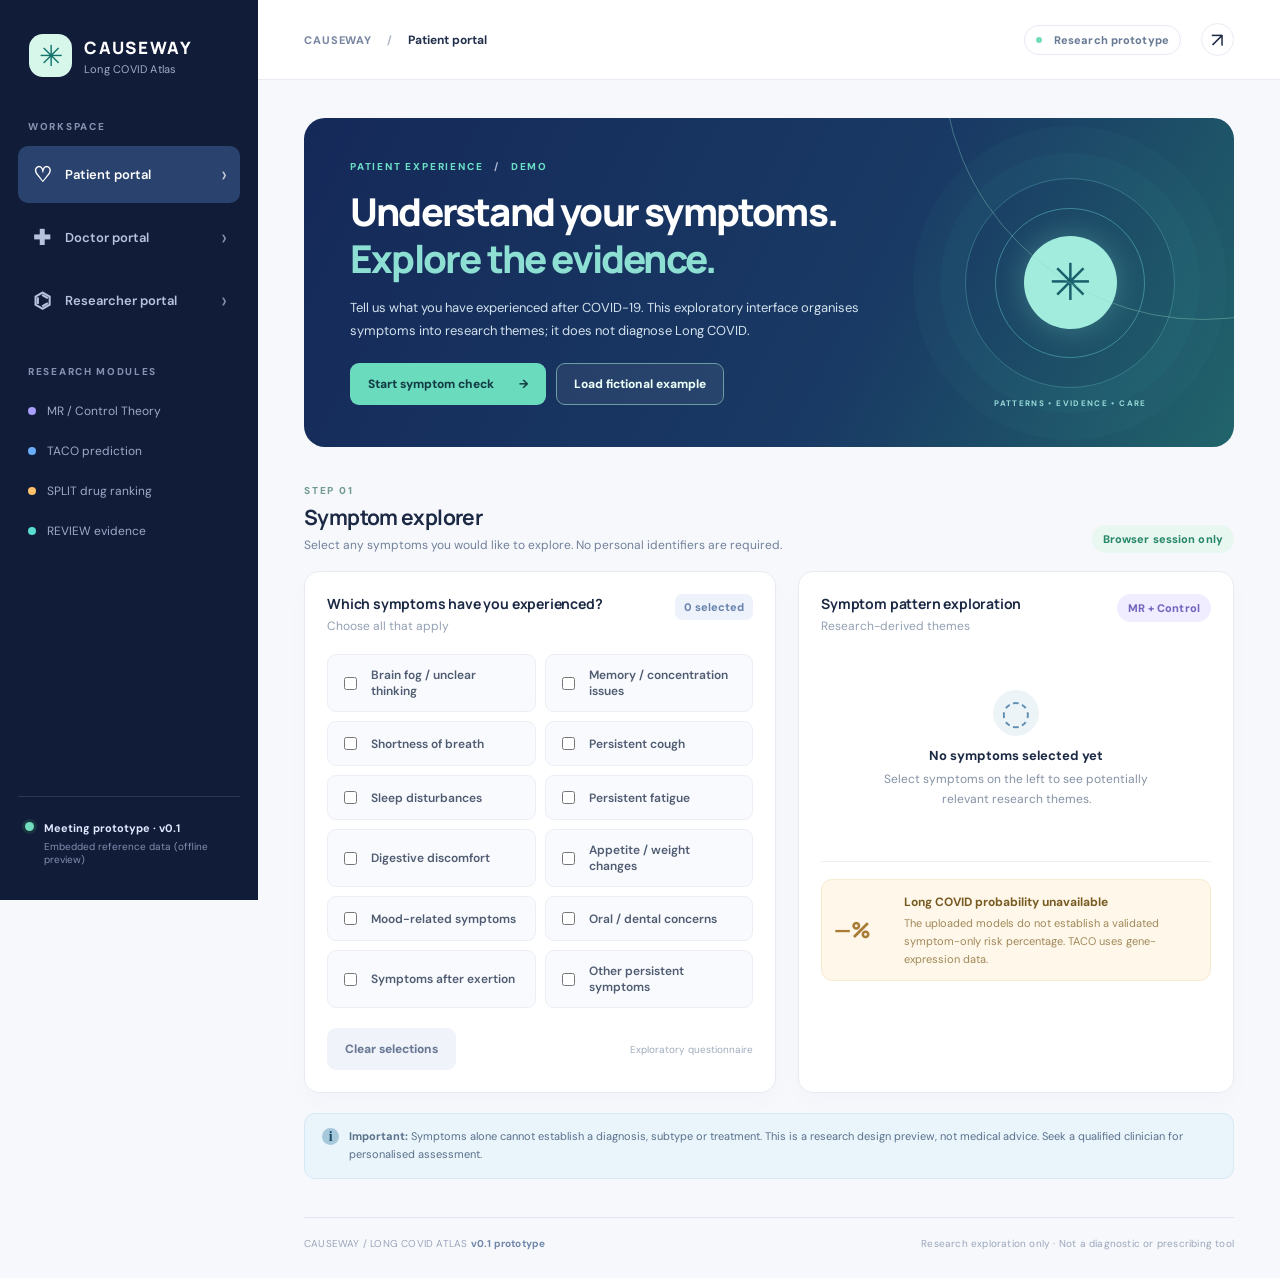
==== CAUSEWAY_demo.html @ 338f38a8 "Add CAUSEWAY Atlas project" ====
<!doctype html>
<html lang="en">
<head>
  <meta charset="utf-8">
  <meta name="viewport" content="width=device-width, initial-scale=1">
  <title>CAUSEWAY — Long COVID Atlas | Prototype</title>
  <meta name="description" content="Non-clinical research interface prototype for Long COVID evidence, clinician review and research exploration.">
  <style>
@import url('https://fonts.googleapis.com/css2?family=DM+Sans:wght@400;500;600;700&family=Manrope:wght@400;500;600;700;800&display=swap');
:root{--navy:#0c1835;--blue:#233568;--brand:#426bda;--teal:#0e8e87;--mint:#c6f0e7;--paper:#f6f8fc;--line:#e7ebf2;--muted:#718099;--text:#1c2944;--soft:#f2f5fb}*{box-sizing:border-box}html{scroll-behavior:smooth}body{margin:0;background:var(--paper);color:var(--text);font-family:'DM Sans',Arial,sans-serif;font-size:14px}button,input,select,textarea{font:inherit}button,a{ -webkit-tap-highlight-color:transparent}button{cursor:pointer}a{color:inherit}.shell{min-height:100vh;display:flex}.sidebar{width:258px;flex-shrink:0;background:#111c39;color:#d8e1f8;min-height:100vh;position:sticky;top:0;height:100vh;padding:34px 18px;display:flex;flex-direction:column}.brand-row{display:flex;align-items:center;gap:12px;padding:0 11px 43px}.brand-row strong{font-family:Manrope,Arial,sans-serif;letter-spacing:.1em;color:white;font-weight:800;font-size:17px}.brand-row small{display:block;color:#a1abc5;font-size:11px;margin-top:3px;letter-spacing:.02em}.brand-symbol{display:grid;place-items:center;border-radius:14px;width:43px;height:43px;background:#d8f7eb;color:#13746e;font-size:29px}.side-label{font-size:10px;color:#8591b0;font-weight:800;letter-spacing:.17em;margin:0 10px 13px}.second-label{margin-top:36px}.nav-stack{display:grid;gap:6px}.nav-link{width:100%;background:transparent;color:#b7c2dc;display:flex;align-items:center;gap:12px;border:0;padding:14px 13px;border-radius:10px;text-align:left;font-size:13px;font-weight:600}.nav-link:hover{background:#243152}.nav-link.active{background:#29426e;color:#fff}.nav-icon{font-size:21px;width:22px;display:inline-flex;align-items:center;justify-content:center}.nav-arrow{margin-left:auto;font-size:22px;font-weight:400;opacity:.72}.module-link{display:flex;align-items:center;gap:11px;margin:0 9px;padding:12px 1px;font-size:12px;color:#9daac7}.module-dot{height:8px;width:8px;border-radius:50%;display:inline-block}.module-dot.purple{background:#a89efc}.module-dot.blue{background:#68acfa}.module-dot.amber{background:#ffc26c}.module-dot.teal{background:#59ded0}.sidebar-bottom{margin-top:auto;border-top:1px solid #2c3855;padding:21px 7px 0;display:flex;gap:10px;align-items:start}.sidebar-bottom b{font-size:11px;font-weight:700;color:#e1e9ff}.sidebar-bottom small{display:block;margin-top:4px;color:#8190af;font-size:10px}.pulse-dot{display:inline-block;background:#72ddbe;width:9px;height:9px;flex-shrink:0;border-radius:50%;box-shadow:0 0 0 3px #22544675;margin-top:4px}.pulse-dot.mini{height:6px;width:6px;box-shadow:none;margin:0 7px 0 0}.main{min-width:0;flex:1}.topbar{height:80px;background:white;border-bottom:1px solid var(--line);display:flex;align-items:center;justify-content:space-between;padding:0 max(31px,3.6vw)}.crumb{font-weight:800;color:#7886a1;font-size:11px;letter-spacing:.08em}.crumb span{margin:0 11px;color:#aeb6c4}.crumb strong{color:#23304c;font-size:12px;font-weight:700;letter-spacing:0}.topbar-actions{display:flex;align-items:center;gap:20px}.tag{border-radius:999px;display:inline-flex;align-items:center;gap:5px;padding:7px 11px;font-size:11px;font-weight:800;letter-spacing:.01em;white-space:nowrap}.tag.outline{border:1px solid #e5eaf4;color:#697a96}.tag.soft{background:#e9f7f1;color:#278769}.tag.lilac{background:#efedff;color:#7464bb}.tag.amber-tag{background:#fff4dd;color:#97701b}.icon-link{text-decoration:none;display:grid;place-items:center;width:33px;height:33px;border:1px solid var(--line);border-radius:50%;font-size:20px}.content{padding:38px max(31px,3.6vw) 28px;max-width:1590px;margin:0 auto}.tab-panel.hidden{display:none}.hero{border-radius:21px;min-height:310px;padding:42px 46px;background:linear-gradient(117deg,#152959 0%,#193a64 61%,#21646b 100%);color:white;display:flex;justify-content:space-between;gap:30px;position:relative;overflow:hidden}.hero:after{content:'';position:absolute;width:520px;height:520px;right:-230px;top:-320px;border:1px solid #8ad4c260;border-radius:50%}.hero>div:first-child{z-index:1;max-width:750px}.eyebrow{font-size:10px;font-weight:800;letter-spacing:.18em;color:#6be0c5}.eyebrow-divider{color:#aeb5d1;margin:0 7px}.eyebrow.muted{color:#729b91}.hero h1,.page-heading h1{font-family:Manrope,Arial,sans-serif;font-weight:800;font-size:clamp(28px,3vw,42px);letter-spacing:-.047em;line-height:1.22;margin:16px 0 12px}.hero h1 em,.page-heading h1 em{font-style:normal;color:#8cdfd2}.hero p{font-size:13px;line-height:1.8;color:#d3e2ed;max-width:630px;margin-bottom:21px}.hero-actions{display:flex;gap:10px;flex-wrap:wrap}.button{display:inline-flex;align-items:center;justify-content:center;gap:25px;padding:12px 17px;border:1px solid transparent;border-radius:9px;text-decoration:none;font-size:12px;font-weight:800;transition:transform .15s ease,background .15s ease;cursor:pointer}.button:hover{transform:translateY(-1px)}.button.primary{background:#6bdbbd;color:#123b44}.button.ghost{color:#ecfff9;border-color:#6d9ca5;background:#ffffff10}.button.subtle{background:#f0f3fa;color:#697894}.button.full{width:100%;margin-top:16px}.button:disabled{opacity:.45;cursor:not-allowed;transform:none}.hero-art{width:235px;min-width:235px;display:flex;flex-direction:column;justify-content:center;align-items:center;position:relative}.orbit{border:1px solid #6dcdc655;display:flex;justify-content:center;align-items:center;border-radius:50%}.orbit.outer{width:210px;height:210px;box-shadow:0 0 0 25px #3dcdb00a,0 0 0 52px #51b9b00a}.orbit.middle{width:150px;height:150px;border-color:#60bcbf88}.orbit.inner{width:93px;height:93px;background:#a1ecdc;border:0;color:#19606d;font-size:51px;box-shadow:0 0 30px #89ead14a}.orbit-caption{position:absolute;bottom:-3px;letter-spacing:.17em;color:#95d7d5;font-size:8px;font-weight:800;white-space:nowrap}.section-head{display:flex;align-items:end;justify-content:space-between;gap:20px;margin:37px 0 18px}.section-head h2{font-family:Manrope,sans-serif;font-size:21px;letter-spacing:-.03em;margin:6px 0}.section-head p{color:var(--muted);margin:5px 0 0;font-size:12px}.patient-grid{display:grid;grid-template-columns:1.04fr .96fr;gap:22px}.panel{background:#fff;border:1px solid var(--line);border-radius:15px;padding:22px;box-shadow:0 9px 25px #17265505;min-width:0}.panel-header{display:flex;align-items:start;justify-content:space-between;gap:10px;margin-bottom:20px}.panel-header h3{font-size:14px;font-family:Manrope,sans-serif;letter-spacing:-.013em;margin:0 0 5px}.panel-header p{color:#92a0b3;font-size:12px;margin:0}.small-counter{font-size:11px;font-weight:800;color:#6983ac;background:#eef3fb;padding:6px 9px;border-radius:7px;white-space:nowrap}.symptom-list{display:grid;grid-template-columns:1fr 1fr;gap:9px}.symptom-option{display:flex;align-items:center;gap:11px;background:#f8fafe;padding:12px;border-radius:9px;border:1px solid #ebeff5;font-size:12px;font-weight:600;color:#4f5b70;cursor:pointer;min-height:44px}.symptom-option:has(input:checked){background:#e9f8f3;border-color:#5cc3ad;color:#146e61}.symptom-option input{accent-color:#168977;cursor:pointer}.form-tail{display:flex;justify-content:space-between;align-items:center;gap:8px;margin-top:20px}.form-tail span{font-size:10px;color:#a0adbd}.theme-results{min-height:190px}.theme-results.empty{text-align:center;display:flex;flex-direction:column;justify-content:center;align-items:center}.theme-results.empty .empty-icon{width:46px;height:46px;display:grid;place-items:center;border-radius:50%;background:#edf4f7;color:#608eb1;font-size:34px}.theme-results.empty h4{margin:11px 0 5px;font-size:13px}.theme-results.empty p{max-width:300px;margin:0;color:#8492a4;line-height:1.7;font-size:12px}.theme-item{display:flex;gap:10px;align-items:center;padding:10px 0;border-bottom:1px solid #f2f4f9}.theme-item:last-child{border:0}.theme-number{width:26px;height:26px;display:grid;place-items:center;border-radius:8px;background:#e5f1f5;color:#3b8496;font-size:11px;font-weight:800;flex-shrink:0}.theme-item b{font-size:12px}.theme-item small{font-size:11px;color:#8b97a7;display:block;margin-top:4px}.divider{height:1px;background:#edf0f5;margin:17px 0}.percentage-box{display:flex;align-items:center;gap:14px;padding:12px;border-radius:11px;background:#fff8ea;border:1px solid #f4ebd2}.percentage-symbol{font-family:Manrope,sans-serif;font-size:22px;font-weight:800;color:#a87c36;min-width:56px}.percentage-box strong{font-size:12px;color:#775b23}.percentage-box p{font-size:11px;line-height:1.6;margin:5px 0 0;color:#9f8758}.info-strip{margin-top:20px;background:#eaf4fb;border:1px solid #d6e8f3;border-radius:11px;padding:14px 17px;display:flex;align-items:start;gap:10px}.info-strip p{line-height:1.6;color:#59718b;font-size:11px;margin:0}.info-symbol{width:17px;height:17px;border-radius:50%;background:#a5c8db;display:grid;place-items:center;flex-shrink:0;color:#1b4a6a;font-weight:800;font-family:serif}.footer{border-top:1px solid #e1e6f0;margin-top:38px;padding-top:19px;display:flex;justify-content:space-between;gap:15px;color:#9ba6ba;font-size:10px;letter-spacing:.02em}.footer b{color:#7086a9}.page-heading{display:flex;justify-content:space-between;align-items:center;gap:20px;margin-bottom:27px}.page-heading h1{color:#172746;font-size:clamp(28px,3vw,39px)}.page-heading h1 em{color:#328f86}.page-heading p{max-width:640px;line-height:1.8;color:#7f8da1;font-size:13px}.page-mark{width:90px;height:90px;border-radius:23px;background:#e6f7f2;display:grid;place-items:center;font-size:47px;color:#339b86}.stat-row{display:grid;grid-template-columns:repeat(3,1fr);gap:15px;margin-bottom:24px}.stat-row.four{grid-template-columns:repeat(4,1fr)}.stat-card{background:white;border:1px solid var(--line);border-radius:14px;padding:18px 20px;min-width:0}.stat-card>span{font-size:11px;color:#8794aa;font-weight:700}.stat-card strong{display:block;margin:9px 0 2px;font-family:Manrope,sans-serif;font-size:25px;font-weight:800;color:#193057}.stat-card strong.muted-number{color:#9ba6b6}.stat-card small{font-size:10px;color:#9eabc0}.doctor-grid{display:grid;grid-template-columns:1fr 1fr;gap:22px}.data-label{font-size:10px;font-weight:800;color:#92a0b1;letter-spacing:.1em;margin-bottom:11px}.chip-row{display:flex;flex-wrap:wrap;gap:7px;min-height:37px;align-items:center}.chip{padding:7px 10px;border-radius:100px;background:#edf5f7;color:#477d8b;font-size:11px;font-weight:700}.placeholder-label{font-size:12px;color:#adb6c4}.subtle-card{background:#f7f9fc;border:1px solid #edf1f6;border-radius:8px;padding:13px;font-size:12px;color:#8391a7;line-height:1.6}.subtle-card b{color:#465670}.evidence-row{display:flex;align-items:center;gap:10px;padding:12px 0;border-bottom:1px solid var(--line)}.evidence-row:last-child{border-bottom:0}.file-badge{display:grid;place-items:center;background:#e9ebfd;color:#635bb9;border-radius:7px;font-size:10px;font-weight:800;width:32px;height:32px}.evidence-row div{flex:1}.evidence-row b{display:block;font-size:11px}.evidence-row small{display:block;color:#9ba5b6;font-size:10px;margin-top:5px}.evidence-row a{text-decoration:none;font-size:19px;color:#689abb}.review-banner{display:flex;align-items:start;gap:13px;background:#fff5e5;border:1px solid #f8e5c5;border-radius:11px;padding:13px;margin-bottom:24px}.review-banner>span{background:#f5deb6;color:#a27c3f;font-weight:900;border-radius:50%;width:21px;height:21px;display:grid;place-items:center}.review-banner b{font-size:11px;color:#815d27}.review-banner p{margin:5px 0 0;font-size:11px;line-height:1.6;color:#9e854f}.decision-grid{display:grid;grid-template-columns:repeat(3,1fr);gap:8px;margin-bottom:20px}.decision-option{background:#f8fafd;border:1px solid #e9eff6;border-radius:11px;padding:14px 5px;text-align:center;min-height:106px;color:#576a85}.decision-option:hover{background:#f1f7f9}.decision-option.chosen{border-color:#50b6a4;background:#eefbf5;box-shadow:0 0 0 2px #58bca020}.decision-option span{font-size:19px;display:block;margin-bottom:9px}.decision-option b{font-size:11px;display:block}.decision-option small{display:block;font-size:9px;color:#93a0b4;line-height:1.5;margin-top:3px}.input-label{display:block;font-size:11px;color:#596a84;font-weight:700;margin-bottom:8px}textarea{resize:vertical;width:100%;min-height:116px;border:1px solid #e4eaf3;border-radius:9px;padding:12px;line-height:1.6;color:#4d5b70;outline:none}textarea:focus,input:focus,select:focus{border-color:#87bfb7;outline:2px solid #77c2b725}.feedback{min-height:22px;margin-top:10px;font-size:11px;color:#1c8c69;line-height:1.6}.researcher-head{margin-top:31px}.filters{display:flex;gap:9px;flex-wrap:wrap}.search-wrap{display:flex;align-items:center;background:#fff;border:1px solid #e3e9f2;border-radius:8px;gap:7px;padding:0 9px}.search-wrap span{font-size:22px;color:#8a9bae}.search-wrap input{border:0;outline:0;padding:9px 5px;width:165px;font-size:12px}select{border:1px solid #e3e9f2;border-radius:8px;color:#465776;background:white;font-size:11px;padding:9px 12px}.table-panel{padding:0;overflow:hidden}.table-scroll{overflow:auto}table{border-collapse:collapse;width:100%;min-width:710px}th{font-size:9px;text-align:left;color:#8d9bb0;background:#f8fafd;letter-spacing:.095em;font-weight:800;padding:14px 16px;border-bottom:1px solid #e8eef5;white-space:nowrap}td{padding:15px 16px;border-bottom:1px solid #eef1f6;font-size:11px;color:#52627c;line-height:1.5}tbody tr:last-child td{border-bottom:0}tbody tr:hover{background:#fbfcff}.gene-name{font-family:Manrope,sans-serif;font-weight:800;color:#294e79;font-size:12px}.source-url{color:#318c87;font-weight:800;text-decoration:none}.source-url:hover{text-decoration:underline}.module-name{font-weight:800;color:#2a3f67;white-space:nowrap}.method-yes{display:inline-block;width:20px;height:20px;border-radius:50%;display:grid;place-items:center;background:#def5e9;color:#238a69;font-weight:800;font-size:12px;margin:auto}.method-no{display:inline-block;text-align:center;color:#c4cedb;width:20px;margin:auto}.center{text-align:center}.table-footer{display:flex;justify-content:space-between;gap:20px;padding:13px 18px;background:#fafbfd;font-size:10px;color:#93a2b7;border-top:1px solid #eef1f6}.table-footer #gene-count-label{font-weight:800;color:#4f6e94}.agent-grid{display:grid;grid-template-columns:1fr 1fr;gap:20px}.sample-questions{display:grid;gap:9px}.question{display:flex;text-align:left;align-items:center;justify-content:space-between;gap:14px;background:#f9fbfe;border:1px solid #edf0f6;padding:12px;border-radius:8px;color:#5a6c87;font-size:11px;font-weight:700}.question span{font-size:16px}.question.active{background:#ecf8f3;color:#28786a;border-color:#b5e5d7}.agent-flow{background:#17294c;color:white}.agent-flow .panel-header h3{color:white}.agent-flow .panel-header p{color:#a2b1c9}.flow-step{display:flex;gap:10px;align-items:start;margin-bottom:7px}.flow-step-number{width:25px;height:25px;background:#37517a;border-radius:8px;display:grid;place-items:center;font-size:11px;color:#a4f0db;font-weight:800;flex-shrink:0}.flow-step b{font-size:12px;color:#f6fcff}.flow-step small{display:block;color:#acbdd8;margin-top:4px;font-size:11px;line-height:1.6}.flow-arrow{margin-left:9px;color:#8cbdc7;font-size:15px;line-height:24px}.agent-warning{border-top:1px solid #455571;color:#aec0d6;padding-top:16px;margin-top:13px;line-height:1.7;font-size:10px}.toast{position:fixed;bottom:22px;right:24px;padding:12px 19px;background:#133a50;color:white;border-radius:9px;font-size:12px;box-shadow:0 14px 25px #203a5540;z-index:100}@media(max-width:1150px){.sidebar{width:220px}.hero-art{width:160px;min-width:160px}.orbit.outer{width:150px;height:150px}.orbit.middle{width:112px;height:112px}.orbit.inner{width:70px;height:70px}.stat-row.four{grid-template-columns:repeat(2,1fr)}}@media(max-width:920px){.sidebar{width:80px;align-items:center;padding-left:10px;padding-right:10px}.brand-row strong,.brand-row small,.side-label,.nav-link span:not(.nav-icon),.module-link,.sidebar-bottom div{display:none}.brand-row{padding:0 0 36px}.sidebar-bottom{padding:20px 0}.nav-link{justify-content:center}.nav-stack{width:100%}.patient-grid,.doctor-grid,.agent-grid{grid-template-columns:1fr}}@media(max-width:600px){.shell{display:block}.sidebar{height:auto;min-height:auto;position:relative;width:100%;flex-direction:row;padding:10px 15px;justify-content:space-between;align-items:center}.brand-row{padding:0}.brand-symbol{height:35px;width:35px}.nav-stack{display:flex;width:auto}.nav-link{padding:9px 11px}.sidebar-bottom{display:none}.topbar{height:53px;padding:0 17px}.content{padding:18px 15px}.hero{padding:30px 21px;min-height:auto}.hero-art{display:none}.stat-row,.stat-row.four{grid-template-columns:repeat(2,1fr)}.symptom-list{grid-template-columns:1fr}.page-mark{display:none}.footer{flex-direction:column}.section-head{align-items:start;flex-direction:column}.decision-grid{grid-template-columns:1fr 1fr 1fr}.filters{width:100%}.search-wrap{flex:1}.search-wrap input{width:90%}}

</style>
  <style>/* File-open fallback: CSS is injected by generated standalone edition. */</style>
</head>
<body>
<div class="shell">
  <aside class="sidebar" aria-label="Navigation">
    <div class="brand-row"><span class="brand-symbol">✳</span><div><strong>CAUSEWAY</strong><small>Long COVID Atlas</small></div></div>
    <div class="side-label">WORKSPACE</div>
    <nav class="nav-stack" aria-label="Audience views">
      <button class="nav-link active" data-tab="patient" aria-pressed="true"><span class="nav-icon">♡</span><span>Patient portal</span><span class="nav-arrow">›</span></button>
      <button class="nav-link" data-tab="doctor" aria-pressed="false"><span class="nav-icon">✚</span><span>Doctor portal</span><span class="nav-arrow">›</span></button>
      <button class="nav-link" data-tab="researcher" aria-pressed="false"><span class="nav-icon">⌬</span><span>Researcher portal</span><span class="nav-arrow">›</span></button>
    </nav>
    <div class="side-label second-label">RESEARCH MODULES</div>
    <div class="module-link"><span class="module-dot purple"></span> MR / Control Theory</div>
    <div class="module-link"><span class="module-dot blue"></span> TACO prediction</div>
    <div class="module-link"><span class="module-dot amber"></span> SPLIT drug ranking</div>
    <div class="module-link"><span class="module-dot teal"></span> REVIEW evidence</div>
    <div class="sidebar-bottom"><span class="pulse-dot"></span><div><b>Meeting prototype · v0.1</b><small id="data-status">Demo evidence catalogue</small></div></div>
  </aside>
  <main class="main">
    <header class="topbar"><div class="crumb">CAUSEWAY <span>/</span> <strong id="crumb-label">Patient portal</strong></div><div class="topbar-actions"><span class="tag outline"><span class="pulse-dot mini"></span> Research prototype</span><a class="icon-link" href="https://github.com/SindyPin/Causal-Multiomics-Method" target="_blank" rel="noopener noreferrer" title="Causal-Multiomics GitHub">↗</a></div></header>
    <div class="content">
      <section id="tab-patient" class="tab-panel" aria-label="Patient portal">
        <div class="hero hero-patient"><div><div class="eyebrow">PATIENT EXPERIENCE <span class="eyebrow-divider">/</span> DEMO</div><h1>Understand your symptoms.<br><em>Explore the evidence.</em></h1><p>Tell us what you have experienced after COVID-19. This exploratory interface organises symptoms into research themes; it does not diagnose Long COVID.</p><div class="hero-actions"><a href="#symptom-intake" class="button primary">Start symptom check <span>→</span></a><button id="load-example" class="button ghost">Load fictional example</button></div></div><div class="hero-art" aria-hidden="true"><div class="orbit outer"><div class="orbit middle"><div class="orbit inner">✳</div></div></div><div class="orbit-caption">PATTERNS • EVIDENCE • CARE</div></div></div>
        <div class="section-head"><div><div class="eyebrow muted">STEP 01</div><h2>Symptom explorer</h2><p>Select any symptoms you would like to explore. No personal identifiers are required.</p></div><span class="tag soft">Browser session only</span></div>
        <div class="patient-grid" id="symptom-intake"><section class="panel symptom-panel"><div class="panel-header"><div><h3>Which symptoms have you experienced?</h3><p>Choose all that apply</p></div><span class="small-counter" id="selected-count">0 selected</span></div><div class="symptom-list" id="symptom-options"></div><div class="form-tail"><button class="button subtle" id="clear-symptoms">Clear selections</button><span>Exploratory questionnaire</span></div></section>
        <section class="panel insight-panel"><div class="panel-header"><div><h3>Symptom pattern exploration</h3><p>Research-derived themes</p></div><span class="tag lilac">MR + Control</span></div><div id="theme-results" class="theme-results empty"><div class="empty-icon">◌</div><h4>No symptoms selected yet</h4><p>Select symptoms on the left to see potentially relevant research themes.</p></div><div class="divider"></div><div class="percentage-box"><div class="percentage-symbol">—%</div><div><strong>Long COVID probability unavailable</strong><p>The uploaded models do not establish a validated symptom-only risk percentage. TACO uses gene-expression data.</p></div></div></section></div>
        <div class="info-strip"><span class="info-symbol">i</span><p><b>Important:</b> Symptoms alone cannot establish a diagnosis, subtype or treatment. This is a research design preview, not medical advice. Seek a qualified clinician for personalised assessment.</p></div>
      </section>
      <section id="tab-doctor" class="tab-panel hidden" aria-label="Doctor portal">
        <div class="page-heading"><div><div class="eyebrow">CLINICIAN WORKSPACE <span class="eyebrow-divider">/</span> DEMO</div><h1>Review the evidence.<br><em>Keep clinical judgement central.</em></h1><p>Examine the symptom intake from this demo session and document a review decision. AI assessments are not connected or approved for clinical use.</p></div><span class="page-mark">✚</span></div>
        <div class="stat-row"><div class="stat-card"><span>Review queue</span><strong>01</strong><small>Fictional demo case</small></div><div class="stat-card"><span>Patient intake</span><strong id="doctor-intake-count">0</strong><small>Symptoms selected</small></div><div class="stat-card"><span>AI assessment</span><strong class="muted-number">N/A</strong><small>Validated model not connected</small></div></div>
        <div class="doctor-grid"><section class="panel"><div class="panel-header"><div><h3>Session case summary</h3><p>DEMO-001 · no real patient data</p></div><span class="tag soft">Fictional case</span></div><div class="data-label">REPORTED SYMPTOMS</div><div id="doctor-symptoms" class="chip-row"><span class="placeholder-label">No symptoms have been selected in the Patient tab.</span></div><div class="data-label" style="margin-top:26px">EXPLORATORY THEMES</div><div id="doctor-themes" class="subtle-card">Select symptoms to generate a non-diagnostic summary.</div><div class="data-label" style="margin-top:26px">PROPOSED EVIDENCE</div><div class="evidence-row"><span class="file-badge">MR</span><div><b>Multi-omics causal gene discovery</b><small>Published research · associations and putative causal evidence</small></div><a href="https://github.com/SindyPin/Causal-Multiomics-Method" target="_blank" rel="noopener noreferrer">↗</a></div><div class="evidence-row"><span class="file-badge">TC</span><div><b>TACO risk model</b><small>Gene-expression inputs required; not run in this prototype</small></div><a href="https://github.com/SindyPin/TACO" target="_blank" rel="noopener noreferrer">↗</a></div></section>
        <section class="panel"><div class="panel-header"><div><h3>Clinical review decision</h3><p>Review / human oversight design</p></div><span class="tag amber-tag">Prototype only</span></div><div class="review-banner"><span>!</span><div><b>No diagnostic AI output is available.</b><p>Buttons below represent a possible future clinician review workflow, not agreement with a medical diagnosis.</p></div></div><div class="data-label">REVIEW WORKFLOW</div><div class="decision-grid"><button class="decision-option" data-decision="agree"><span>✓</span><b>Agree</b><small>With evidence interpretation</small></button><button class="decision-option" data-decision="uncertain"><span>?</span><b>Needs review</b><small>Evidence is insufficient</small></button><button class="decision-option" data-decision="disagree"><span>×</span><b>Disagree</b><small>Document concern</small></button></div><label class="input-label" for="review-note">Reviewer notes (not saved; no personal information)</label><textarea id="review-note" maxlength="1000" placeholder="For example: Additional clinical history and confirmatory assessment would be needed."></textarea><button id="submit-review" class="button primary full" disabled>Record demo decision →</button><div id="review-message" class="feedback" role="status"></div></section></div>
      </section>
      <section id="tab-researcher" class="tab-panel hidden" aria-label="Researcher portal">
        <div class="page-heading"><div><div class="eyebrow">RESEARCH WORKSPACE <span class="eyebrow-divider">/</span> ATLAS V1</div><h1>Explore methods.<br><em>Trace every claim.</em></h1><p>Query harmonised evidence across published methods. This prototype illustrates the catalogue and provenance layer; it does not execute scientific models.</p></div><span class="page-mark">⌬</span></div>
        <div class="stat-row four"><div class="stat-card"><span>Evidence modules</span><strong>04</strong><small>REVIEW · MR/CT · TACO · SPLIT</small></div><div class="stat-card"><span>Genes in table</span><strong>11</strong><small>Cross-method subset from SPLIT</small></div><div class="stat-card"><span>Review coverage</span><strong>101</strong><small>Omics studies reviewed</small></div><div class="stat-card"><span>AI agent</span><strong class="muted-number">V2</strong><small>Planned, not active</small></div></div>
        <div class="section-head researcher-head"><div><div class="eyebrow muted">EVIDENCE FOUNDATION</div><h2>Source and module catalogue</h2><p>Each result must retain its method, source and dataset context.</p></div></div>
        <div class="panel table-panel"><div class="table-scroll"><table><thead><tr><th>MODULE</th><th>RESEARCH QUESTION</th><th>INPUTS</th><th>OUTPUTS</th><th>SOURCE</th></tr></thead><tbody id="modules-table"></tbody></table></div></div>
        <div class="section-head researcher-head"><div><div class="eyebrow muted">GENE EVIDENCE</div><h2>Compare causal methods</h2><p>Method-support comparison for 11 genes listed in SPLIT Table 3. These are <b>not</b> numeric ranks.</p></div><div class="filters"><div class="search-wrap"><span>⌕</span><input id="gene-search" aria-label="Search a gene" type="search" placeholder="Search gene name"></div><select id="method-filter" aria-label="Filter by method"><option value="all">All methods</option><option value="MR">MR supported</option><option value="CT">CT supported</option><option value="DCE">DCE supported</option></select></div></div>
        <div class="panel table-panel"><div class="table-scroll"><table><thead><tr><th>GENE</th><th>FUNCTIONAL CATEGORY</th><th class="center">MR</th><th class="center">CT</th><th class="center">DCE</th><th>EVIDENCE SOURCE</th></tr></thead><tbody id="genes-table"></tbody></table></div><div class="table-footer"><span id="gene-count-label">11 genes</span><span>Blank = not listed as supporting method in the 11-gene subset</span></div></div>
        <div class="section-head researcher-head"><div><div class="eyebrow muted">SYSTEMATIC REVIEW</div><h2>REVIEW evidence summary</h2><p>High-level research signals and limitations by omics domain.</p></div></div>
        <div class="panel table-panel"><div class="table-scroll"><table><thead><tr><th>OMICS DOMAIN</th><th>FINDINGS REPORTED</th><th>IMPORTANT LIMITATION</th></tr></thead><tbody id="review-table"></tbody></table></div></div>
        <div class="section-head researcher-head"><div><div class="eyebrow muted">NEXT RELEASE</div><h2>Research AI agent · proposed capabilities</h2><p>Select a question to see the proposed tool workflow. No LLM is connected.</p></div></div>
        <section class="agent-grid"><div class="panel"><div class="panel-header"><div><h3>Example researcher questions</h3><p>Planned tool-calling workflows</p></div><span class="tag lilac">V2 design</span></div><div class="sample-questions"><button class="question active" data-question="genes">Compare MR, CT and DCE evidence for STAT3 <span>↗</span></button><button class="question" data-question="subtypes">How do the reported Long COVID subtypes differ? <span>↗</span></button><button class="question" data-question="drugs">Compare SPLIT drug rankings by cohort <span>↗</span></button><button class="question" data-question="prediction">Evaluate TACO model validation and limitations <span>↗</span></button></div></div><div class="panel agent-flow"><div class="panel-header"><div><h3>Proposed agent route</h3><p>Tool plan only · not executed</p></div><span class="tag soft">Read-only</span></div><div id="agent-route"></div></div></section>
      </section>
      <footer class="footer"><span>CAUSEWAY / LONG COVID ATLAS <b>v0.1 prototype</b></span><span>Research exploration only · Not a diagnostic or prescribing tool</span></footer>
    </div>
  </main>
</div>
<script>
(() => {
  "use strict";
  const GENE_ROWS = [
    ["ERCC3","CT,MR","DNA repair"],["HIF1A","CT,DCE","Hypoxia / immune regulation"],
    ["IMMT","CT,MR","Mitochondrial structure"],["LEF1","CT,DCE","Wnt signaling"],
    ["MED19","CT,MR","Transcription (Mediator complex)"],["MYC","CT,DCE","Cellular stress / proliferation"],
    ["NDUFA6","CT,MR","Mitochondrial complex I"],["PNPO","DCE,MR","Vitamin B6 metabolism"],
    ["POMC","CT,DCE","Neuroendocrine signaling"],["STAT3","CT,DCE","Immune regulation / JAK-STAT"],
    ["TP53","CT,DCE","Cell cycle / DNA damage"]
  ];
  const MODULE_ROWS = [
    ["REVIEW","Literature evidence","101 Long COVID omics studies","Evidence-quality summaries","1_REVIEW.pdf","https://doi.org/10.1080/10408363.2025.2583083"],
    ["MR + Control","Gene drivers and subtypes","GWAS, eQTL, RNA-seq, PPI","Putative causal genes and exploratory subtypes","2_MRCONTROL.pdf","https://github.com/SindyPin/Causal-Multiomics-Method"],
    ["TACO","Early risk prediction","Gene-expression profiles and KEGG pathways","Model-based Long COVID risk predictions","3_TACO.pdf","https://github.com/SindyPin/TACO"],
    ["SPLIT","Drug prioritisation","Causal genes, drug targets, clinical cohorts","Predicted safety, efficacy and drug rankings","4_SPLIT.pdf","https://github.com/SindyPin/SPLIT"],
    ["Paper2Agent","AI agent architecture","Papers, code, datasets, validated tools","Reference for research tool-calling agents","Paper2Agent.pdf","https://github.com/jmiao24/Paper2Agent"]
  ];
  const REVIEW_ROWS = [
    ["Genomics","Long COVID susceptibility loci; immune and cardiopulmonary pathways","Differences in population and case definitions"],
    ["Transcriptomics","Immune / coagulation dysregulation; molecular endotypes","Small cohorts and limited independent validation"],
    ["Proteomics","Complement and coagulation abnormalities","Platform differences and variable replication"],
    ["Metabolomics","Altered mitochondrial function and cellular bioenergetics","Longitudinal and independent validation gaps"],
    ["Multi-omics","Potential inflammatory versus metabolic endotypes","Heterogeneous inputs and nonstandard phenotyping"]
  ];
  const seed = {
    genes: GENE_ROWS.map(([gene, methods, functional_category]) => ({gene, methods, functional_category, source:"4_SPLIT.pdf, Table 3"})),
    modules: MODULE_ROWS.map(([name,question,inputs,outputs,source_file,source_url])=>({name,question,inputs,outputs,source_file,source_url})),
    review: REVIEW_ROWS.map(([domain,finding,limitation])=>({domain,finding,limitation,source:"1_REVIEW.pdf"}))
  };
  let data = seed;
  const state = {selected:new Set(),tab:"patient",decision:null,agentQuestion:"genes"};
  const $ = id => document.getElementById(id);
  const esc = value => String(value ?? "").replace(/[&<>\"']/g, c => ({"&":"&amp;","<":"&lt;",">":"&gt;","\"":"&quot;","'":"&#39;"}[c]));
  const safeSource = url => /^https:\/\/(github\.com\/|doi\.org\/)/.test(url || "") ? url : "#";
  const symptomDefinitions = [
    ["brain-fog","Brain fog / unclear thinking"],
    ["concentration","Memory / concentration issues"],
    ["breathlessness","Shortness of breath"],
    ["cough","Persistent cough"],
    ["sleep","Sleep disturbances"],
    ["fatigue","Persistent fatigue"],
    ["digestive","Digestive discomfort"],
    ["appetite","Appetite / weight changes"],
    ["mood","Mood-related symptoms"],
    ["oral","Oral / dental concerns"],
    ["pem","Symptoms after exertion"],
    ["other","Other persistent symptoms"]
  ];
  const themes = [
    {title:"Respiratory–sleep",ids:["breathlessness","cough","sleep"],description:"Reported study theme: breathing and sleep symptoms"},
    {title:"Neuro-psychological / dental",ids:["brain-fog","concentration","mood","oral"],description:"Reported study theme: cognitive, psychological and oral symptoms"},
    {title:"Gastro-metabolic",ids:["digestive","appetite"],description:"Reported study theme: digestive and metabolic symptoms"}
  ];
  function themeMatches() {
    return themes.map(t => ({...t,matched:t.ids.filter(s=>state.selected.has(s))})).filter(t=>t.matched.length > 0).sort((a,b)=>b.matched.length-a.matched.length);
  }
  function renderSymptoms() {
    $("symptom-options").innerHTML = symptomDefinitions.map(([id,label]) => `<label class="symptom-option"><input data-symptom="${id}" type="checkbox" ${state.selected.has(id)?"checked":""}><span>${esc(label)}</span></label>`).join("");
    $("symptom-options").querySelectorAll("input").forEach(input => input.addEventListener("change",e=>{
      if(e.target.checked) state.selected.add(e.target.dataset.symptom); else state.selected.delete(e.target.dataset.symptom);
      updatePatient(); updateDoctor();
    }));
  }
  function updatePatient() {
    $("selected-count").textContent = `${state.selected.size} selected`;
    const matches = themeMatches();
    if (!state.selected.size) {
      $("theme-results").className = "theme-results empty";
      $("theme-results").innerHTML = `<div class="empty-icon">◌</div><h4>No symptoms selected yet</h4><p>Select symptoms on the left to see potentially relevant research themes.</p>`;
    } else if (!matches.length) {
      $("theme-results").className = "theme-results empty";
      $("theme-results").innerHTML = `<div class="empty-icon">◌</div><h4>No specific theme overlap</h4><p>These symptoms can occur across many conditions and do not map uniquely to one research subtype.</p>`;
    } else {
      $("theme-results").className = "theme-results";
      $("theme-results").innerHTML = `<p style="font-size:11px;color:#7b8ca3;line-height:1.5">Selected symptoms overlap with the following exploratory research themes. These are not patient subtype assignments.</p>`+
         matches.map(t=>`<div class="theme-item"><span class="theme-number">${t.matched.length}</span><div><b>${esc(t.title)}</b><small>${esc(t.description)}</small></div></div>`).join("");
    }
  }
  function updateDoctor() {
    $("doctor-intake-count").textContent = String(state.selected.size);
    const selected = symptomDefinitions.filter(s=>state.selected.has(s[0])).map(s=>s[1]);
    $("doctor-symptoms").innerHTML = selected.length ? selected.map(s=>`<span class="chip">${esc(s)}</span>`).join("") : `<span class="placeholder-label">No symptoms have been selected in the Patient tab.</span>`;
    const matches = themeMatches();
    $("doctor-themes").innerHTML = matches.length ? `<b>Symptom overlap only:</b> ${matches.map(t=>esc(t.title)).join(" · ")}. These should not be treated as a formal subtype classification.` : `No specific subtype pattern can be inferred from the available inputs.`;
    $("submit-review").disabled = !state.decision || state.selected.size === 0;
  }
  function renderTables() {
    $("modules-table").innerHTML = data.modules.map(r=>`<tr><td class="module-name">${esc(r.name)}</td><td>${esc(r.question)}</td><td>${esc(r.inputs)}</td><td>${esc(r.outputs)}</td><td><a class="source-url" href="${esc(safeSource(r.source_url))}" target="_blank" rel="noopener noreferrer">GitHub / DOI ↗</a></td></tr>`).join("");
    $("review-table").innerHTML = data.review.map(r=>`<tr><td class="module-name">${esc(r.domain)}</td><td>${esc(r.finding)}</td><td>${esc(r.limitation)}</td></tr>`).join("");
    renderGenes();
  }
  function renderGenes() {
    const search = $("gene-search").value.trim().toLowerCase();
    const method = $("method-filter").value;
    const rows = data.genes.filter(r=>r.gene.toLowerCase().includes(search) && (method === "all" || r.methods.split(",").includes(method)));
    $("genes-table").innerHTML = rows.length ? rows.map(r=>`<tr><td class="gene-name">${esc(r.gene)}</td><td>${esc(r.functional_category)}</td>${["MR","CT","DCE"].map(m=>`<td class="center">${r.methods.split(",").includes(m)?'<span class="method-yes" title="Reported support">✓</span>':'<span class="method-no" title="Not listed in Table 3 for this gene">—</span>'}</td>`).join("")}<td>${esc(r.source)}</td></tr>`).join("") : `<tr><td colspan="6" style="text-align:center;padding:25px">No genes found in the current 11-gene subset.</td></tr>`;
    $("gene-count-label").textContent = `${rows.length} gene${rows.length===1?"":"s"}`;
  }
  const agentPlans = {
    genes:[
      ["Resolve scientific entity","Normalize STAT3 identifiers and retrieve candidate gene records"],
      ["Compare validated methods","Query MR, Control Theory and DCE evidence with source-specific context"],
      ["Return an evidence summary","Show which methods support the claim; do not invent missing numerical ranks"]
    ],
    subtypes:[
      ["Retrieve subtype study","Load subtype descriptions and their study population"],
      ["Compare reported profiles","Summarise reported molecular and clinical differences"],
      ["Report limitations","Clearly mark subtypes as exploratory and not individual diagnoses"]
    ],
    drugs:[
      ["Select cohort context","Identify SPLIT cognitive vs respiratory cohort"],
      ["Retrieve drug scoring outputs","Query predicted safety, efficacy, adverse-event burden and flags"],
      ["Compare with provenance","Distinguish modelled prioritisation from clinical treatment recommendations"]
    ],
    prediction:[
      ["Retrieve TACO model metadata","Read dataset definition, input requirements and model version"],
      ["Inspect evaluation results","Summarise nested cross-validation and risk of leakage"],
      ["Check suitability","Explain external-validation gaps; do not compute symptom-only patient risk"]
    ]
  };
  function updateAgent() {
    $("agent-route").innerHTML = agentPlans[state.agentQuestion].map(([title,desc],i)=>`<div class="flow-step"><span class="flow-step-number">${i+1}</span><div><b>${esc(title)}</b><small>${esc(desc)}</small></div></div>${i===2?"":'<div class="flow-arrow">↓</div>'}`).join("") + `<div class="agent-warning">AI agent not connected in v1. Future answers must call the validated CAUSA package, retain source citations and describe uncertainty.</div>`;
  }
  function showTab(tab) {
    state.tab = tab;
    document.querySelectorAll(".tab-panel").forEach(p=>p.classList.toggle("hidden",p.id!==`tab-${tab}`));
    document.querySelectorAll(".nav-link").forEach(b=>{
      const on=b.dataset.tab===tab;
      b.classList.toggle("active",on);
      b.setAttribute("aria-pressed",String(on));
    });
    $("crumb-label").textContent = {patient:"Patient portal",doctor:"Doctor portal",researcher:"Researcher portal"}[tab];
    window.scrollTo({top:0,behavior:"auto"});
  }
  function toast(message) {
    const el = document.createElement("div"); el.className="toast"; el.textContent=message;document.body.appendChild(el);
    setTimeout(()=>el.remove(),3700);
  }
  function wire() {
    document.querySelectorAll(".nav-link").forEach(b=>b.addEventListener("click",()=>showTab(b.dataset.tab)));
    $("load-example").addEventListener("click",()=>{state.selected = new Set(["brain-fog","fatigue","sleep","concentration"]);renderSymptoms();updatePatient();updateDoctor();toast("Fictional example loaded. Switch to the Doctor portal to review it.");});
    $("clear-symptoms").addEventListener("click",()=>{state.selected.clear();renderSymptoms();updatePatient();updateDoctor();});
    $("gene-search").addEventListener("input",renderGenes);
    $("method-filter").addEventListener("change",renderGenes);
    document.querySelectorAll(".decision-option").forEach(b=>b.addEventListener("click",()=>{
      state.decision=b.dataset.decision;
      document.querySelectorAll(".decision-option").forEach(x=>x.classList.toggle("chosen",x===b));
      $("review-message").textContent="";updateDoctor();
    }));
    $("submit-review").addEventListener("click",async()=>{
      const note=$("review-note").value.trim();
      if (!state.decision || state.selected.size===0) return;
      if (/@/.test(note)) {$("review-message").textContent="Please omit names and contact details from this demo.";return;}
      if (window.location.protocol.startsWith("http")) {
        try {
          const res=await fetch("/api/demo-reviews",{method:"POST",headers:{"Content-Type":"application/json"},body:JSON.stringify({synthetic_case_id:"DEMO-001",decision:state.decision,note})});
          if (!res.ok) throw new Error(`HTTP ${res.status}`);
          $("review-message").textContent="Demo-only decision stored in local SQLite; free-text notes were not saved. Not a clinical record.";
        } catch(e) {$("review-message").textContent="Could not save to backend. Start the local FastAPI server to enable database storage.";}
      } else {$("review-message").textContent="Decision recorded in this browser preview only. Run the local server for SQLite demo storage.";}
    });
    document.querySelectorAll(".question").forEach(b=>b.addEventListener("click",()=>{
      state.agentQuestion=b.dataset.question;
      document.querySelectorAll(".question").forEach(x=>x.classList.toggle("active",x===b));
      updateAgent();
    }));
  }
  async function init() {
    renderSymptoms();wire();updatePatient();updateDoctor();renderTables();updateAgent();
    if (window.location.protocol === "http:" || window.location.protocol === "https:") {
      try {
        const resp = await fetch("/api/catalogue", {headers:{"Accept":"application/json"}});
        if (!resp.ok) throw new Error(`HTTP ${resp.status}`);
        const remote = await resp.json();
        if (!Array.isArray(remote.genes)||!Array.isArray(remote.modules)||!Array.isArray(remote.review)) throw new Error("Invalid data");
        data=remote; renderTables(); $("data-status").textContent="Local SQLite demo database connected";
      } catch(e) {$("data-status").textContent="Embedded reference data (offline preview)";}
    } else {$("data-status").textContent="Embedded reference data (offline preview)";}
  }
  init();
})();

</script>
</body>
</html>
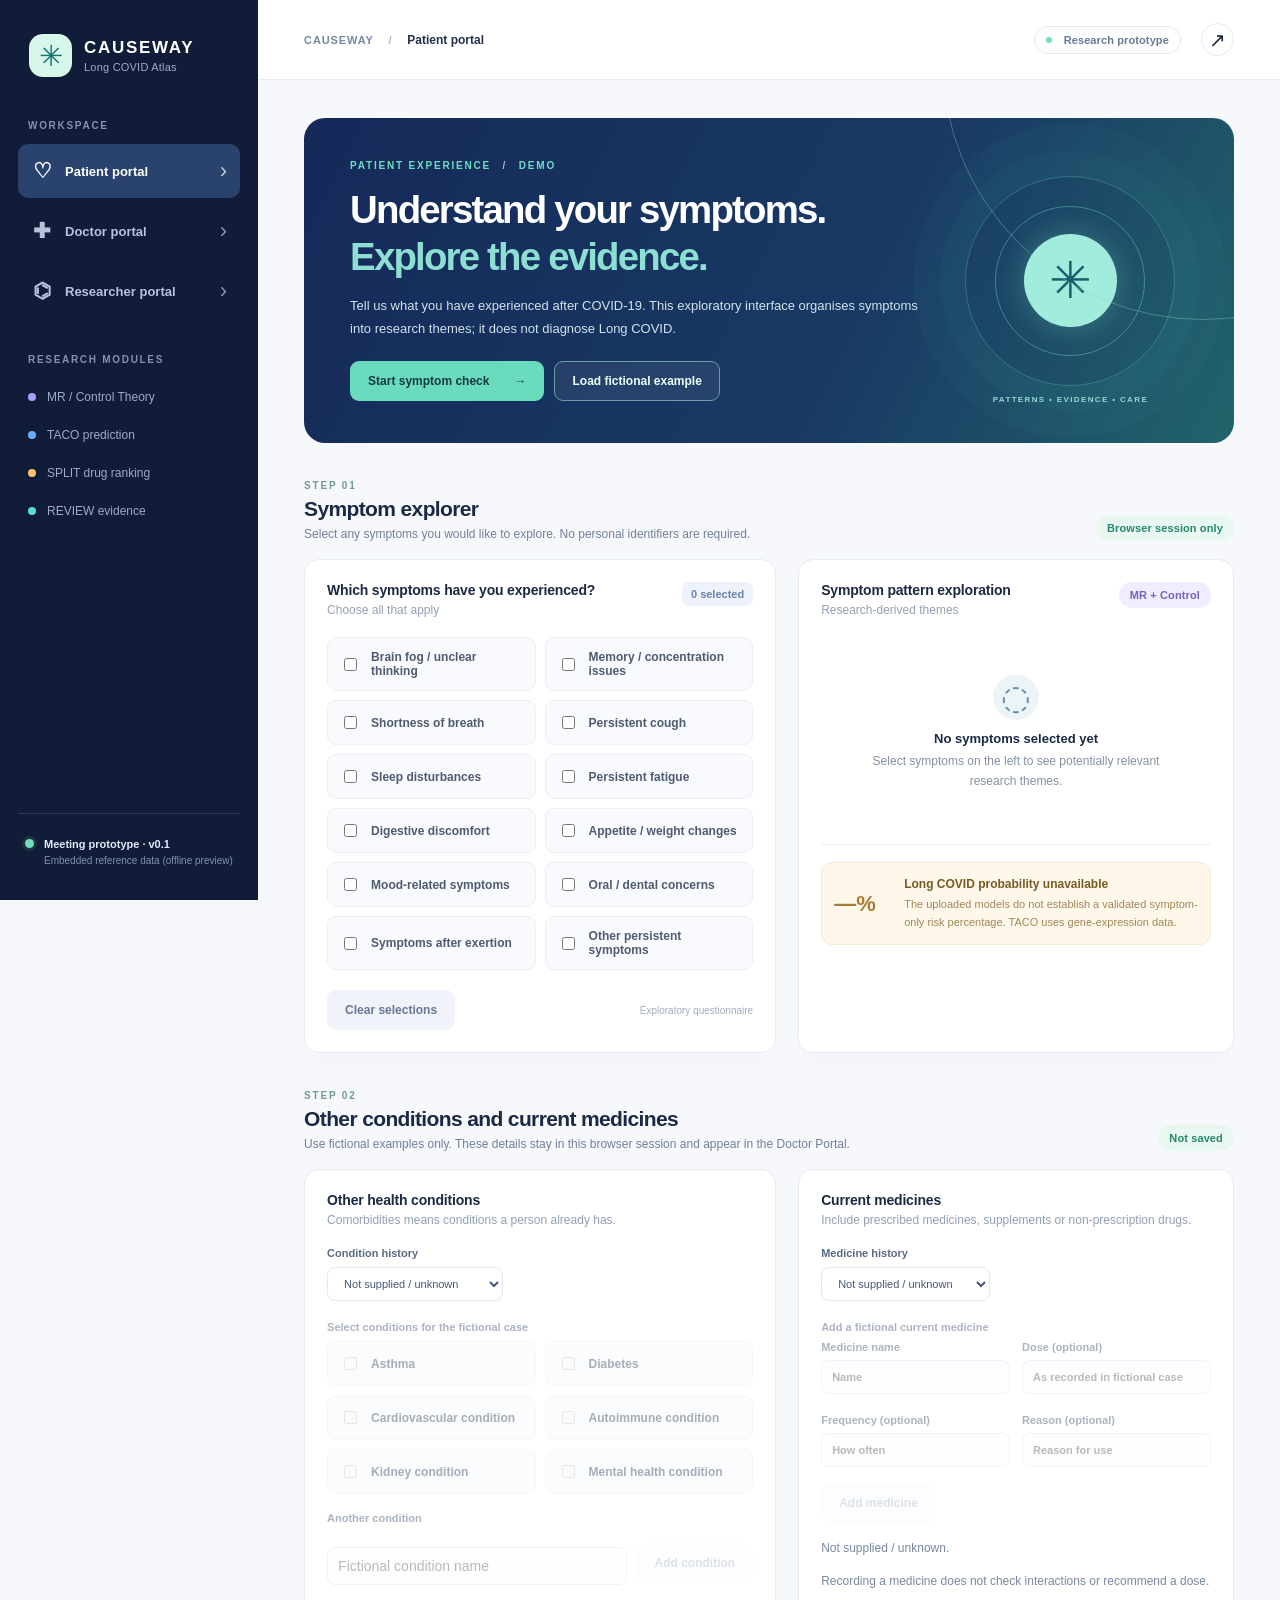
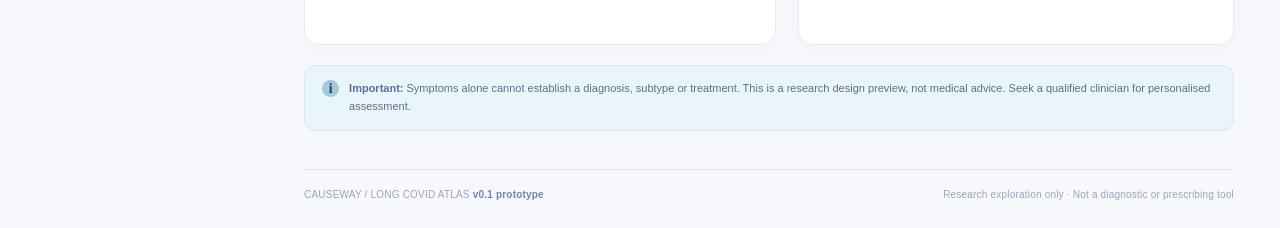
==== commit b1a93e67: "feat: expand CAUSEWAY portals and add TACO research tools" ====
--- a/CAUSEWAY_demo.html
+++ b/CAUSEWAY_demo.html
@@ -5,11 +5,9 @@
   <meta name="viewport" content="width=device-width, initial-scale=1">
   <title>CAUSEWAY — Long COVID Atlas | Prototype</title>
   <meta name="description" content="Non-clinical research interface prototype for Long COVID evidence, clinician review and research exploration.">
-  <style>
-@import url('https://fonts.googleapis.com/css2?family=DM+Sans:wght@400;500;600;700&family=Manrope:wght@400;500;600;700;800&display=swap');
-:root{--navy:#0c1835;--blue:#233568;--brand:#426bda;--teal:#0e8e87;--mint:#c6f0e7;--paper:#f6f8fc;--line:#e7ebf2;--muted:#718099;--text:#1c2944;--soft:#f2f5fb}*{box-sizing:border-box}html{scroll-behavior:smooth}body{margin:0;background:var(--paper);color:var(--text);font-family:'DM Sans',Arial,sans-serif;font-size:14px}button,input,select,textarea{font:inherit}button,a{ -webkit-tap-highlight-color:transparent}button{cursor:pointer}a{color:inherit}.shell{min-height:100vh;display:flex}.sidebar{width:258px;flex-shrink:0;background:#111c39;color:#d8e1f8;min-height:100vh;position:sticky;top:0;height:100vh;padding:34px 18px;display:flex;flex-direction:column}.brand-row{display:flex;align-items:center;gap:12px;padding:0 11px 43px}.brand-row strong{font-family:Manrope,Arial,sans-serif;letter-spacing:.1em;color:white;font-weight:800;font-size:17px}.brand-row small{display:block;color:#a1abc5;font-size:11px;margin-top:3px;letter-spacing:.02em}.brand-symbol{display:grid;place-items:center;border-radius:14px;width:43px;height:43px;background:#d8f7eb;color:#13746e;font-size:29px}.side-label{font-size:10px;color:#8591b0;font-weight:800;letter-spacing:.17em;margin:0 10px 13px}.second-label{margin-top:36px}.nav-stack{display:grid;gap:6px}.nav-link{width:100%;background:transparent;color:#b7c2dc;display:flex;align-items:center;gap:12px;border:0;padding:14px 13px;border-radius:10px;text-align:left;font-size:13px;font-weight:600}.nav-link:hover{background:#243152}.nav-link.active{background:#29426e;color:#fff}.nav-icon{font-size:21px;width:22px;display:inline-flex;align-items:center;justify-content:center}.nav-arrow{margin-left:auto;font-size:22px;font-weight:400;opacity:.72}.module-link{display:flex;align-items:center;gap:11px;margin:0 9px;padding:12px 1px;font-size:12px;color:#9daac7}.module-dot{height:8px;width:8px;border-radius:50%;display:inline-block}.module-dot.purple{background:#a89efc}.module-dot.blue{background:#68acfa}.module-dot.amber{background:#ffc26c}.module-dot.teal{background:#59ded0}.sidebar-bottom{margin-top:auto;border-top:1px solid #2c3855;padding:21px 7px 0;display:flex;gap:10px;align-items:start}.sidebar-bottom b{font-size:11px;font-weight:700;color:#e1e9ff}.sidebar-bottom small{display:block;margin-top:4px;color:#8190af;font-size:10px}.pulse-dot{display:inline-block;background:#72ddbe;width:9px;height:9px;flex-shrink:0;border-radius:50%;box-shadow:0 0 0 3px #22544675;margin-top:4px}.pulse-dot.mini{height:6px;width:6px;box-shadow:none;margin:0 7px 0 0}.main{min-width:0;flex:1}.topbar{height:80px;background:white;border-bottom:1px solid var(--line);display:flex;align-items:center;justify-content:space-between;padding:0 max(31px,3.6vw)}.crumb{font-weight:800;color:#7886a1;font-size:11px;letter-spacing:.08em}.crumb span{margin:0 11px;color:#aeb6c4}.crumb strong{color:#23304c;font-size:12px;font-weight:700;letter-spacing:0}.topbar-actions{display:flex;align-items:center;gap:20px}.tag{border-radius:999px;display:inline-flex;align-items:center;gap:5px;padding:7px 11px;font-size:11px;font-weight:800;letter-spacing:.01em;white-space:nowrap}.tag.outline{border:1px solid #e5eaf4;color:#697a96}.tag.soft{background:#e9f7f1;color:#278769}.tag.lilac{background:#efedff;color:#7464bb}.tag.amber-tag{background:#fff4dd;color:#97701b}.icon-link{text-decoration:none;display:grid;place-items:center;width:33px;height:33px;border:1px solid var(--line);border-radius:50%;font-size:20px}.content{padding:38px max(31px,3.6vw) 28px;max-width:1590px;margin:0 auto}.tab-panel.hidden{display:none}.hero{border-radius:21px;min-height:310px;padding:42px 46px;background:linear-gradient(117deg,#152959 0%,#193a64 61%,#21646b 100%);color:white;display:flex;justify-content:space-between;gap:30px;position:relative;overflow:hidden}.hero:after{content:'';position:absolute;width:520px;height:520px;right:-230px;top:-320px;border:1px solid #8ad4c260;border-radius:50%}.hero>div:first-child{z-index:1;max-width:750px}.eyebrow{font-size:10px;font-weight:800;letter-spacing:.18em;color:#6be0c5}.eyebrow-divider{color:#aeb5d1;margin:0 7px}.eyebrow.muted{color:#729b91}.hero h1,.page-heading h1{font-family:Manrope,Arial,sans-serif;font-weight:800;font-size:clamp(28px,3vw,42px);letter-spacing:-.047em;line-height:1.22;margin:16px 0 12px}.hero h1 em,.page-heading h1 em{font-style:normal;color:#8cdfd2}.hero p{font-size:13px;line-height:1.8;color:#d3e2ed;max-width:630px;margin-bottom:21px}.hero-actions{display:flex;gap:10px;flex-wrap:wrap}.button{display:inline-flex;align-items:center;justify-content:center;gap:25px;padding:12px 17px;border:1px solid transparent;border-radius:9px;text-decoration:none;font-size:12px;font-weight:800;transition:transform .15s ease,background .15s ease;cursor:pointer}.button:hover{transform:translateY(-1px)}.button.primary{background:#6bdbbd;color:#123b44}.button.ghost{color:#ecfff9;border-color:#6d9ca5;background:#ffffff10}.button.subtle{background:#f0f3fa;color:#697894}.button.full{width:100%;margin-top:16px}.button:disabled{opacity:.45;cursor:not-allowed;transform:none}.hero-art{width:235px;min-width:235px;display:flex;flex-direction:column;justify-content:center;align-items:center;position:relative}.orbit{border:1px solid #6dcdc655;display:flex;justify-content:center;align-items:center;border-radius:50%}.orbit.outer{width:210px;height:210px;box-shadow:0 0 0 25px #3dcdb00a,0 0 0 52px #51b9b00a}.orbit.middle{width:150px;height:150px;border-color:#60bcbf88}.orbit.inner{width:93px;height:93px;background:#a1ecdc;border:0;color:#19606d;font-size:51px;box-shadow:0 0 30px #89ead14a}.orbit-caption{position:absolute;bottom:-3px;letter-spacing:.17em;color:#95d7d5;font-size:8px;font-weight:800;white-space:nowrap}.section-head{display:flex;align-items:end;justify-content:space-between;gap:20px;margin:37px 0 18px}.section-head h2{font-family:Manrope,sans-serif;font-size:21px;letter-spacing:-.03em;margin:6px 0}.section-head p{color:var(--muted);margin:5px 0 0;font-size:12px}.patient-grid{display:grid;grid-template-columns:1.04fr .96fr;gap:22px}.panel{background:#fff;border:1px solid var(--line);border-radius:15px;padding:22px;box-shadow:0 9px 25px #17265505;min-width:0}.panel-header{display:flex;align-items:start;justify-content:space-between;gap:10px;margin-bottom:20px}.panel-header h3{font-size:14px;font-family:Manrope,sans-serif;letter-spacing:-.013em;margin:0 0 5px}.panel-header p{color:#92a0b3;font-size:12px;margin:0}.small-counter{font-size:11px;font-weight:800;color:#6983ac;background:#eef3fb;padding:6px 9px;border-radius:7px;white-space:nowrap}.symptom-list{display:grid;grid-template-columns:1fr 1fr;gap:9px}.symptom-option{display:flex;align-items:center;gap:11px;background:#f8fafe;padding:12px;border-radius:9px;border:1px solid #ebeff5;font-size:12px;font-weight:600;color:#4f5b70;cursor:pointer;min-height:44px}.symptom-option:has(input:checked){background:#e9f8f3;border-color:#5cc3ad;color:#146e61}.symptom-option input{accent-color:#168977;cursor:pointer}.form-tail{display:flex;justify-content:space-between;align-items:center;gap:8px;margin-top:20px}.form-tail span{font-size:10px;color:#a0adbd}.theme-results{min-height:190px}.theme-results.empty{text-align:center;display:flex;flex-direction:column;justify-content:center;align-items:center}.theme-results.empty .empty-icon{width:46px;height:46px;display:grid;place-items:center;border-radius:50%;background:#edf4f7;color:#608eb1;font-size:34px}.theme-results.empty h4{margin:11px 0 5px;font-size:13px}.theme-results.empty p{max-width:300px;margin:0;color:#8492a4;line-height:1.7;font-size:12px}.theme-item{display:flex;gap:10px;align-items:center;padding:10px 0;border-bottom:1px solid #f2f4f9}.theme-item:last-child{border:0}.theme-number{width:26px;height:26px;display:grid;place-items:center;border-radius:8px;background:#e5f1f5;color:#3b8496;font-size:11px;font-weight:800;flex-shrink:0}.theme-item b{font-size:12px}.theme-item small{font-size:11px;color:#8b97a7;display:block;margin-top:4px}.divider{height:1px;background:#edf0f5;margin:17px 0}.percentage-box{display:flex;align-items:center;gap:14px;padding:12px;border-radius:11px;background:#fff8ea;border:1px solid #f4ebd2}.percentage-symbol{font-family:Manrope,sans-serif;font-size:22px;font-weight:800;color:#a87c36;min-width:56px}.percentage-box strong{font-size:12px;color:#775b23}.percentage-box p{font-size:11px;line-height:1.6;margin:5px 0 0;color:#9f8758}.info-strip{margin-top:20px;background:#eaf4fb;border:1px solid #d6e8f3;border-radius:11px;padding:14px 17px;display:flex;align-items:start;gap:10px}.info-strip p{line-height:1.6;color:#59718b;font-size:11px;margin:0}.info-symbol{width:17px;height:17px;border-radius:50%;background:#a5c8db;display:grid;place-items:center;flex-shrink:0;color:#1b4a6a;font-weight:800;font-family:serif}.footer{border-top:1px solid #e1e6f0;margin-top:38px;padding-top:19px;display:flex;justify-content:space-between;gap:15px;color:#9ba6ba;font-size:10px;letter-spacing:.02em}.footer b{color:#7086a9}.page-heading{display:flex;justify-content:space-between;align-items:center;gap:20px;margin-bottom:27px}.page-heading h1{color:#172746;font-size:clamp(28px,3vw,39px)}.page-heading h1 em{color:#328f86}.page-heading p{max-width:640px;line-height:1.8;color:#7f8da1;font-size:13px}.page-mark{width:90px;height:90px;border-radius:23px;background:#e6f7f2;display:grid;place-items:center;font-size:47px;color:#339b86}.stat-row{display:grid;grid-template-columns:repeat(3,1fr);gap:15px;margin-bottom:24px}.stat-row.four{grid-template-columns:repeat(4,1fr)}.stat-card{background:white;border:1px solid var(--line);border-radius:14px;padding:18px 20px;min-width:0}.stat-card>span{font-size:11px;color:#8794aa;font-weight:700}.stat-card strong{display:block;margin:9px 0 2px;font-family:Manrope,sans-serif;font-size:25px;font-weight:800;color:#193057}.stat-card strong.muted-number{color:#9ba6b6}.stat-card small{font-size:10px;color:#9eabc0}.doctor-grid{display:grid;grid-template-columns:1fr 1fr;gap:22px}.data-label{font-size:10px;font-weight:800;color:#92a0b1;letter-spacing:.1em;margin-bottom:11px}.chip-row{display:flex;flex-wrap:wrap;gap:7px;min-height:37px;align-items:center}.chip{padding:7px 10px;border-radius:100px;background:#edf5f7;color:#477d8b;font-size:11px;font-weight:700}.placeholder-label{font-size:12px;color:#adb6c4}.subtle-card{background:#f7f9fc;border:1px solid #edf1f6;border-radius:8px;padding:13px;font-size:12px;color:#8391a7;line-height:1.6}.subtle-card b{color:#465670}.evidence-row{display:flex;align-items:center;gap:10px;padding:12px 0;border-bottom:1px solid var(--line)}.evidence-row:last-child{border-bottom:0}.file-badge{display:grid;place-items:center;background:#e9ebfd;color:#635bb9;border-radius:7px;font-size:10px;font-weight:800;width:32px;height:32px}.evidence-row div{flex:1}.evidence-row b{display:block;font-size:11px}.evidence-row small{display:block;color:#9ba5b6;font-size:10px;margin-top:5px}.evidence-row a{text-decoration:none;font-size:19px;color:#689abb}.review-banner{display:flex;align-items:start;gap:13px;background:#fff5e5;border:1px solid #f8e5c5;border-radius:11px;padding:13px;margin-bottom:24px}.review-banner>span{background:#f5deb6;color:#a27c3f;font-weight:900;border-radius:50%;width:21px;height:21px;display:grid;place-items:center}.review-banner b{font-size:11px;color:#815d27}.review-banner p{margin:5px 0 0;font-size:11px;line-height:1.6;color:#9e854f}.decision-grid{display:grid;grid-template-columns:repeat(3,1fr);gap:8px;margin-bottom:20px}.decision-option{background:#f8fafd;border:1px solid #e9eff6;border-radius:11px;padding:14px 5px;text-align:center;min-height:106px;color:#576a85}.decision-option:hover{background:#f1f7f9}.decision-option.chosen{border-color:#50b6a4;background:#eefbf5;box-shadow:0 0 0 2px #58bca020}.decision-option span{font-size:19px;display:block;margin-bottom:9px}.decision-option b{font-size:11px;display:block}.decision-option small{display:block;font-size:9px;color:#93a0b4;line-height:1.5;margin-top:3px}.input-label{display:block;font-size:11px;color:#596a84;font-weight:700;margin-bottom:8px}textarea{resize:vertical;width:100%;min-height:116px;border:1px solid #e4eaf3;border-radius:9px;padding:12px;line-height:1.6;color:#4d5b70;outline:none}textarea:focus,input:focus,select:focus{border-color:#87bfb7;outline:2px solid #77c2b725}.feedback{min-height:22px;margin-top:10px;font-size:11px;color:#1c8c69;line-height:1.6}.researcher-head{margin-top:31px}.filters{display:flex;gap:9px;flex-wrap:wrap}.search-wrap{display:flex;align-items:center;background:#fff;border:1px solid #e3e9f2;border-radius:8px;gap:7px;padding:0 9px}.search-wrap span{font-size:22px;color:#8a9bae}.search-wrap input{border:0;outline:0;padding:9px 5px;width:165px;font-size:12px}select{border:1px solid #e3e9f2;border-radius:8px;color:#465776;background:white;font-size:11px;padding:9px 12px}.table-panel{padding:0;overflow:hidden}.table-scroll{overflow:auto}table{border-collapse:collapse;width:100%;min-width:710px}th{font-size:9px;text-align:left;color:#8d9bb0;background:#f8fafd;letter-spacing:.095em;font-weight:800;padding:14px 16px;border-bottom:1px solid #e8eef5;white-space:nowrap}td{padding:15px 16px;border-bottom:1px solid #eef1f6;font-size:11px;color:#52627c;line-height:1.5}tbody tr:last-child td{border-bottom:0}tbody tr:hover{background:#fbfcff}.gene-name{font-family:Manrope,sans-serif;font-weight:800;color:#294e79;font-size:12px}.source-url{color:#318c87;font-weight:800;text-decoration:none}.source-url:hover{text-decoration:underline}.module-name{font-weight:800;color:#2a3f67;white-space:nowrap}.method-yes{display:inline-block;width:20px;height:20px;border-radius:50%;display:grid;place-items:center;background:#def5e9;color:#238a69;font-weight:800;font-size:12px;margin:auto}.method-no{display:inline-block;text-align:center;color:#c4cedb;width:20px;margin:auto}.center{text-align:center}.table-footer{display:flex;justify-content:space-between;gap:20px;padding:13px 18px;background:#fafbfd;font-size:10px;color:#93a2b7;border-top:1px solid #eef1f6}.table-footer #gene-count-label{font-weight:800;color:#4f6e94}.agent-grid{display:grid;grid-template-columns:1fr 1fr;gap:20px}.sample-questions{display:grid;gap:9px}.question{display:flex;text-align:left;align-items:center;justify-content:space-between;gap:14px;background:#f9fbfe;border:1px solid #edf0f6;padding:12px;border-radius:8px;color:#5a6c87;font-size:11px;font-weight:700}.question span{font-size:16px}.question.active{background:#ecf8f3;color:#28786a;border-color:#b5e5d7}.agent-flow{background:#17294c;color:white}.agent-flow .panel-header h3{color:white}.agent-flow .panel-header p{color:#a2b1c9}.flow-step{display:flex;gap:10px;align-items:start;margin-bottom:7px}.flow-step-number{width:25px;height:25px;background:#37517a;border-radius:8px;display:grid;place-items:center;font-size:11px;color:#a4f0db;font-weight:800;flex-shrink:0}.flow-step b{font-size:12px;color:#f6fcff}.flow-step small{display:block;color:#acbdd8;margin-top:4px;font-size:11px;line-height:1.6}.flow-arrow{margin-left:9px;color:#8cbdc7;font-size:15px;line-height:24px}.agent-warning{border-top:1px solid #455571;color:#aec0d6;padding-top:16px;margin-top:13px;line-height:1.7;font-size:10px}.toast{position:fixed;bottom:22px;right:24px;padding:12px 19px;background:#133a50;color:white;border-radius:9px;font-size:12px;box-shadow:0 14px 25px #203a5540;z-index:100}@media(max-width:1150px){.sidebar{width:220px}.hero-art{width:160px;min-width:160px}.orbit.outer{width:150px;height:150px}.orbit.middle{width:112px;height:112px}.orbit.inner{width:70px;height:70px}.stat-row.four{grid-template-columns:repeat(2,1fr)}}@media(max-width:920px){.sidebar{width:80px;align-items:center;padding-left:10px;padding-right:10px}.brand-row strong,.brand-row small,.side-label,.nav-link span:not(.nav-icon),.module-link,.sidebar-bottom div{display:none}.brand-row{padding:0 0 36px}.sidebar-bottom{padding:20px 0}.nav-link{justify-content:center}.nav-stack{width:100%}.patient-grid,.doctor-grid,.agent-grid{grid-template-columns:1fr}}@media(max-width:600px){.shell{display:block}.sidebar{height:auto;min-height:auto;position:relative;width:100%;flex-direction:row;padding:10px 15px;justify-content:space-between;align-items:center}.brand-row{padding:0}.brand-symbol{height:35px;width:35px}.nav-stack{display:flex;width:auto}.nav-link{padding:9px 11px}.sidebar-bottom{display:none}.topbar{height:53px;padding:0 17px}.content{padding:18px 15px}.hero{padding:30px 21px;min-height:auto}.hero-art{display:none}.stat-row,.stat-row.four{grid-template-columns:repeat(2,1fr)}.symptom-list{grid-template-columns:1fr}.page-mark{display:none}.footer{flex-direction:column}.section-head{align-items:start;flex-direction:column}.decision-grid{grid-template-columns:1fr 1fr 1fr}.filters{width:100%}.search-wrap{flex:1}.search-wrap input{width:90%}}
-
-</style>
+  <style>:root{--navy:#0c1835;--blue:#233568;--brand:#426bda;--teal:#0e8e87;--mint:#c6f0e7;--paper:#f6f8fc;--line:#e7ebf2;--muted:#718099;--text:#1c2944;--soft:#f2f5fb}*{box-sizing:border-box}html{scroll-behavior:smooth}body{margin:0;background:var(--paper);color:var(--text);font-family:'DM Sans',Arial,sans-serif;font-size:14px}button,input,select,textarea{font:inherit}button,a{ -webkit-tap-highlight-color:transparent}button{cursor:pointer}a{color:inherit}.shell{min-height:100vh;display:flex}.sidebar{width:258px;flex-shrink:0;background:#111c39;color:#d8e1f8;min-height:100vh;position:sticky;top:0;height:100vh;padding:34px 18px;display:flex;flex-direction:column}.brand-row{display:flex;align-items:center;gap:12px;padding:0 11px 43px}.brand-row strong{font-family:Manrope,Arial,sans-serif;letter-spacing:.1em;color:white;font-weight:800;font-size:17px}.brand-row small{display:block;color:#a1abc5;font-size:11px;margin-top:3px;letter-spacing:.02em}.brand-symbol{display:grid;place-items:center;border-radius:14px;width:43px;height:43px;background:#d8f7eb;color:#13746e;font-size:29px}.side-label{font-size:10px;color:#8591b0;font-weight:800;letter-spacing:.17em;margin:0 10px 13px}.second-label{margin-top:36px}.nav-stack{display:grid;gap:6px}.nav-link{width:100%;background:transparent;color:#b7c2dc;display:flex;align-items:center;gap:12px;border:0;padding:14px 13px;border-radius:10px;text-align:left;font-size:13px;font-weight:600}.nav-link:hover{background:#243152}.nav-link.active{background:#29426e;color:#fff}.nav-icon{font-size:21px;width:22px;display:inline-flex;align-items:center;justify-content:center}.nav-arrow{margin-left:auto;font-size:22px;font-weight:400;opacity:.72}.module-link{display:flex;align-items:center;gap:11px;margin:0 9px;padding:12px 1px;font-size:12px;color:#9daac7}.module-dot{height:8px;width:8px;border-radius:50%;display:inline-block}.module-dot.purple{background:#a89efc}.module-dot.blue{background:#68acfa}.module-dot.amber{background:#ffc26c}.module-dot.teal{background:#59ded0}.sidebar-bottom{margin-top:auto;border-top:1px solid #2c3855;padding:21px 7px 0;display:flex;gap:10px;align-items:start}.sidebar-bottom b{font-size:11px;font-weight:700;color:#e1e9ff}.sidebar-bottom small{display:block;margin-top:4px;color:#8190af;font-size:10px}.pulse-dot{display:inline-block;background:#72ddbe;width:9px;height:9px;flex-shrink:0;border-radius:50%;box-shadow:0 0 0 3px #22544675;margin-top:4px}.pulse-dot.mini{height:6px;width:6px;box-shadow:none;margin:0 7px 0 0}.main{min-width:0;flex:1}.topbar{height:80px;background:white;border-bottom:1px solid var(--line);display:flex;align-items:center;justify-content:space-between;padding:0 max(31px,3.6vw)}.crumb{font-weight:800;color:#7886a1;font-size:11px;letter-spacing:.08em}.crumb span{margin:0 11px;color:#aeb6c4}.crumb strong{color:#23304c;font-size:12px;font-weight:700;letter-spacing:0}.topbar-actions{display:flex;align-items:center;gap:20px}.tag{border-radius:999px;display:inline-flex;align-items:center;gap:5px;padding:7px 11px;font-size:11px;font-weight:800;letter-spacing:.01em;white-space:nowrap}.tag.outline{border:1px solid #e5eaf4;color:#697a96}.tag.soft{background:#e9f7f1;color:#278769}.tag.lilac{background:#efedff;color:#7464bb}.tag.amber-tag{background:#fff4dd;color:#97701b}.icon-link{text-decoration:none;display:grid;place-items:center;width:33px;height:33px;border:1px solid var(--line);border-radius:50%;font-size:20px}.content{padding:38px max(31px,3.6vw) 28px;max-width:1590px;margin:0 auto}.tab-panel.hidden{display:none}.hero{border-radius:21px;min-height:310px;padding:42px 46px;background:linear-gradient(117deg,#152959 0%,#193a64 61%,#21646b 100%);color:white;display:flex;justify-content:space-between;gap:30px;position:relative;overflow:hidden}.hero:after{content:'';position:absolute;width:520px;height:520px;right:-230px;top:-320px;border:1px solid #8ad4c260;border-radius:50%}.hero>div:first-child{z-index:1;max-width:750px}.eyebrow{font-size:10px;font-weight:800;letter-spacing:.18em;color:#6be0c5}.eyebrow-divider{color:#aeb5d1;margin:0 7px}.eyebrow.muted{color:#729b91}.hero h1,.page-heading h1{font-family:Manrope,Arial,sans-serif;font-weight:800;font-size:clamp(28px,3vw,42px);letter-spacing:-.047em;line-height:1.22;margin:16px 0 12px}.hero h1 em,.page-heading h1 em{font-style:normal;color:#8cdfd2}.hero p{font-size:13px;line-height:1.8;color:#d3e2ed;max-width:630px;margin-bottom:21px}.hero-actions{display:flex;gap:10px;flex-wrap:wrap}.button{display:inline-flex;align-items:center;justify-content:center;gap:25px;padding:12px 17px;border:1px solid transparent;border-radius:9px;text-decoration:none;font-size:12px;font-weight:800;transition:transform .15s ease,background .15s ease;cursor:pointer}.button:hover{transform:translateY(-1px)}.button.primary{background:#6bdbbd;color:#123b44}.button.ghost{color:#ecfff9;border-color:#6d9ca5;background:#ffffff10}.button.subtle{background:#f0f3fa;color:#697894}.button.full{width:100%;margin-top:16px}.button:disabled{opacity:.45;cursor:not-allowed;transform:none}.hero-art{width:235px;min-width:235px;display:flex;flex-direction:column;justify-content:center;align-items:center;position:relative}.orbit{border:1px solid #6dcdc655;display:flex;justify-content:center;align-items:center;border-radius:50%}.orbit.outer{width:210px;height:210px;box-shadow:0 0 0 25px #3dcdb00a,0 0 0 52px #51b9b00a}.orbit.middle{width:150px;height:150px;border-color:#60bcbf88}.orbit.inner{width:93px;height:93px;background:#a1ecdc;border:0;color:#19606d;font-size:51px;box-shadow:0 0 30px #89ead14a}.orbit-caption{position:absolute;bottom:-3px;letter-spacing:.17em;color:#95d7d5;font-size:8px;font-weight:800;white-space:nowrap}.section-head{display:flex;align-items:end;justify-content:space-between;gap:20px;margin:37px 0 18px}.section-head h2{font-family:Manrope,sans-serif;font-size:21px;letter-spacing:-.03em;margin:6px 0}.section-head p{color:var(--muted);margin:5px 0 0;font-size:12px}.patient-grid{display:grid;grid-template-columns:1.04fr .96fr;gap:22px}.panel{background:#fff;border:1px solid var(--line);border-radius:15px;padding:22px;box-shadow:0 9px 25px #17265505;min-width:0}.panel-header{display:flex;align-items:start;justify-content:space-between;gap:10px;margin-bottom:20px}.panel-header h3{font-size:14px;font-family:Manrope,sans-serif;letter-spacing:-.013em;margin:0 0 5px}.panel-header p{color:#92a0b3;font-size:12px;margin:0}.small-counter{font-size:11px;font-weight:800;color:#6983ac;background:#eef3fb;padding:6px 9px;border-radius:7px;white-space:nowrap}.symptom-list{display:grid;grid-template-columns:1fr 1fr;gap:9px}.symptom-option{display:flex;align-items:center;gap:11px;background:#f8fafe;padding:12px;border-radius:9px;border:1px solid #ebeff5;font-size:12px;font-weight:600;color:#4f5b70;cursor:pointer;min-height:44px}.symptom-option:has(input:checked){background:#e9f8f3;border-color:#5cc3ad;color:#146e61}.symptom-option input{accent-color:#168977;cursor:pointer}.form-tail{display:flex;justify-content:space-between;align-items:center;gap:8px;margin-top:20px}.form-tail span{font-size:10px;color:#a0adbd}.theme-results{min-height:190px}.theme-results.empty{text-align:center;display:flex;flex-direction:column;justify-content:center;align-items:center}.theme-results.empty .empty-icon{width:46px;height:46px;display:grid;place-items:center;border-radius:50%;background:#edf4f7;color:#608eb1;font-size:34px}.theme-results.empty h4{margin:11px 0 5px;font-size:13px}.theme-results.empty p{max-width:300px;margin:0;color:#8492a4;line-height:1.7;font-size:12px}.theme-item{display:flex;gap:10px;align-items:center;padding:10px 0;border-bottom:1px solid #f2f4f9}.theme-item:last-child{border:0}.theme-number{width:26px;height:26px;display:grid;place-items:center;border-radius:8px;background:#e5f1f5;color:#3b8496;font-size:11px;font-weight:800;flex-shrink:0}.theme-item b{font-size:12px}.theme-item small{font-size:11px;color:#8b97a7;display:block;margin-top:4px}.divider{height:1px;background:#edf0f5;margin:17px 0}.percentage-box{display:flex;align-items:center;gap:14px;padding:12px;border-radius:11px;background:#fff8ea;border:1px solid #f4ebd2}.percentage-symbol{font-family:Manrope,sans-serif;font-size:22px;font-weight:800;color:#a87c36;min-width:56px}.percentage-box strong{font-size:12px;color:#775b23}.percentage-box p{font-size:11px;line-height:1.6;margin:5px 0 0;color:#9f8758}.info-strip{margin-top:20px;background:#eaf4fb;border:1px solid #d6e8f3;border-radius:11px;padding:14px 17px;display:flex;align-items:start;gap:10px}.info-strip p{line-height:1.6;color:#59718b;font-size:11px;margin:0}.info-symbol{width:17px;height:17px;border-radius:50%;background:#a5c8db;display:grid;place-items:center;flex-shrink:0;color:#1b4a6a;font-weight:800;font-family:serif}.footer{border-top:1px solid #e1e6f0;margin-top:38px;padding-top:19px;display:flex;justify-content:space-between;gap:15px;color:#9ba6ba;font-size:10px;letter-spacing:.02em}.footer b{color:#7086a9}.page-heading{display:flex;justify-content:space-between;align-items:center;gap:20px;margin-bottom:27px}.page-heading h1{color:#172746;font-size:clamp(28px,3vw,39px)}.page-heading h1 em{color:#328f86}.page-heading p{max-width:640px;line-height:1.8;color:#7f8da1;font-size:13px}.page-mark{width:90px;height:90px;border-radius:23px;background:#e6f7f2;display:grid;place-items:center;font-size:47px;color:#339b86}.stat-row{display:grid;grid-template-columns:repeat(3,1fr);gap:15px;margin-bottom:24px}.stat-row.four{grid-template-columns:repeat(4,1fr)}.stat-card{background:white;border:1px solid var(--line);border-radius:14px;padding:18px 20px;min-width:0}.stat-card>span{font-size:11px;color:#8794aa;font-weight:700}.stat-card strong{display:block;margin:9px 0 2px;font-family:Manrope,sans-serif;font-size:25px;font-weight:800;color:#193057}.stat-card strong.muted-number{color:#9ba6b6}.stat-card small{font-size:10px;color:#9eabc0}.doctor-grid{display:grid;grid-template-columns:1fr 1fr;gap:22px}.data-label{font-size:10px;font-weight:800;color:#92a0b1;letter-spacing:.1em;margin-bottom:11px}.chip-row{display:flex;flex-wrap:wrap;gap:7px;min-height:37px;align-items:center}.chip{padding:7px 10px;border-radius:100px;background:#edf5f7;color:#477d8b;font-size:11px;font-weight:700}.placeholder-label{font-size:12px;color:#adb6c4}.subtle-card{background:#f7f9fc;border:1px solid #edf1f6;border-radius:8px;padding:13px;font-size:12px;color:#8391a7;line-height:1.6}.subtle-card b{color:#465670}.evidence-row{display:flex;align-items:center;gap:10px;padding:12px 0;border-bottom:1px solid var(--line)}.evidence-row:last-child{border-bottom:0}.file-badge{display:grid;place-items:center;background:#e9ebfd;color:#635bb9;border-radius:7px;font-size:10px;font-weight:800;width:32px;height:32px}.evidence-row div{flex:1}.evidence-row b{display:block;font-size:11px}.evidence-row small{display:block;color:#9ba5b6;font-size:10px;margin-top:5px}.evidence-row a{text-decoration:none;font-size:19px;color:#689abb}.review-banner{display:flex;align-items:start;gap:13px;background:#fff5e5;border:1px solid #f8e5c5;border-radius:11px;padding:13px;margin-bottom:24px}.review-banner>span{background:#f5deb6;color:#a27c3f;font-weight:900;border-radius:50%;width:21px;height:21px;display:grid;place-items:center}.review-banner b{font-size:11px;color:#815d27}.review-banner p{margin:5px 0 0;font-size:11px;line-height:1.6;color:#9e854f}.decision-grid{display:grid;grid-template-columns:repeat(3,1fr);gap:8px;margin-bottom:20px}.decision-option{background:#f8fafd;border:1px solid #e9eff6;border-radius:11px;padding:14px 5px;text-align:center;min-height:106px;color:#576a85}.decision-option:hover{background:#f1f7f9}.decision-option.chosen{border-color:#50b6a4;background:#eefbf5;box-shadow:0 0 0 2px #58bca020}.decision-option span{font-size:19px;display:block;margin-bottom:9px}.decision-option b{font-size:11px;display:block}.decision-option small{display:block;font-size:9px;color:#93a0b4;line-height:1.5;margin-top:3px}.input-label{display:block;font-size:11px;color:#596a84;font-weight:700;margin-bottom:8px}textarea{resize:vertical;width:100%;min-height:116px;border:1px solid #e4eaf3;border-radius:9px;padding:12px;line-height:1.6;color:#4d5b70;outline:none}textarea:focus,input:focus,select:focus{border-color:#87bfb7;outline:2px solid #77c2b725}.feedback{min-height:22px;margin-top:10px;font-size:11px;color:#1c8c69;line-height:1.6}.researcher-head{margin-top:31px}.filters{display:flex;gap:9px;flex-wrap:wrap}.search-wrap{display:flex;align-items:center;background:#fff;border:1px solid #e3e9f2;border-radius:8px;gap:7px;padding:0 9px}.search-wrap span{font-size:22px;color:#8a9bae}.search-wrap input{border:0;outline:0;padding:9px 5px;width:165px;font-size:12px}select{border:1px solid #e3e9f2;border-radius:8px;color:#465776;background:white;font-size:11px;padding:9px 12px}.table-panel{padding:0;overflow:hidden}.table-scroll{overflow:auto}table{border-collapse:collapse;width:100%;min-width:710px}th{font-size:9px;text-align:left;color:#8d9bb0;background:#f8fafd;letter-spacing:.095em;font-weight:800;padding:14px 16px;border-bottom:1px solid #e8eef5;white-space:nowrap}td{padding:15px 16px;border-bottom:1px solid #eef1f6;font-size:11px;color:#52627c;line-height:1.5}tbody tr:last-child td{border-bottom:0}tbody tr:hover{background:#fbfcff}.gene-name{font-family:Manrope,sans-serif;font-weight:800;color:#294e79;font-size:12px}.source-url{color:#318c87;font-weight:800;text-decoration:none}.source-url:hover{text-decoration:underline}.module-name{font-weight:800;color:#2a3f67;white-space:nowrap}.method-yes{display:inline-block;width:20px;height:20px;border-radius:50%;display:grid;place-items:center;background:#def5e9;color:#238a69;font-weight:800;font-size:12px;margin:auto}.method-no{display:inline-block;text-align:center;color:#c4cedb;width:20px;margin:auto}.center{text-align:center}.table-footer{display:flex;justify-content:space-between;gap:20px;padding:13px 18px;background:#fafbfd;font-size:10px;color:#93a2b7;border-top:1px solid #eef1f6}.table-footer #gene-count-label{font-weight:800;color:#4f6e94}.agent-grid{display:grid;grid-template-columns:1fr 1fr;gap:20px}.sample-questions{display:grid;gap:9px}.question{display:flex;text-align:left;align-items:center;justify-content:space-between;gap:14px;background:#f9fbfe;border:1px solid #edf0f6;padding:12px;border-radius:8px;color:#5a6c87;font-size:11px;font-weight:700}.question span{font-size:16px}.question.active{background:#ecf8f3;color:#28786a;border-color:#b5e5d7}.agent-flow{background:#17294c;color:white}.agent-flow .panel-header h3{color:white}.agent-flow .panel-header p{color:#a2b1c9}.flow-step{display:flex;gap:10px;align-items:start;margin-bottom:7px}.flow-step-number{width:25px;height:25px;background:#37517a;border-radius:8px;display:grid;place-items:center;font-size:11px;color:#a4f0db;font-weight:800;flex-shrink:0}.flow-step b{font-size:12px;color:#f6fcff}.flow-step small{display:block;color:#acbdd8;margin-top:4px;font-size:11px;line-height:1.6}.flow-arrow{margin-left:9px;color:#8cbdc7;font-size:15px;line-height:24px}.agent-warning{border-top:1px solid #455571;color:#aec0d6;padding-top:16px;margin-top:13px;line-height:1.7;font-size:10px}.toast{position:fixed;bottom:22px;right:24px;padding:12px 19px;background:#133a50;color:white;border-radius:9px;font-size:12px;box-shadow:0 14px 25px #203a5540;z-index:100}@media(max-width:1150px){.sidebar{width:220px}.hero-art{width:160px;min-width:160px}.orbit.outer{width:150px;height:150px}.orbit.middle{width:112px;height:112px}.orbit.inner{width:70px;height:70px}.stat-row.four{grid-template-columns:repeat(2,1fr)}}@media(max-width:920px){.sidebar{width:80px;align-items:center;padding-left:10px;padding-right:10px}.brand-row strong,.brand-row small,.side-label,.nav-link span:not(.nav-icon),.module-link,.sidebar-bottom div{display:none}.brand-row{padding:0 0 36px}.sidebar-bottom{padding:20px 0}.nav-link{justify-content:center}.nav-stack{width:100%}.patient-grid,.doctor-grid,.agent-grid{grid-template-columns:1fr}}@media(max-width:600px){.shell{display:block}.sidebar{height:auto;min-height:auto;position:relative;width:100%;flex-direction:row;padding:10px 15px;justify-content:space-between;align-items:center}.brand-row{padding:0}.brand-symbol{height:35px;width:35px}.nav-stack{display:flex;width:auto}.nav-link{padding:9px 11px}.sidebar-bottom{display:none}.topbar{height:53px;padding:0 17px}.content{padding:18px 15px}.hero{padding:30px 21px;min-height:auto}.hero-art{display:none}.stat-row,.stat-row.four{grid-template-columns:repeat(2,1fr)}.symptom-list{grid-template-columns:1fr}.page-mark{display:none}.footer{flex-direction:column}.section-head{align-items:start;flex-direction:column}.decision-grid{grid-template-columns:1fr 1fr 1fr}.filters{width:100%}.search-wrap{flex:1}.search-wrap input{width:90%}}</style>
+  <style>fieldset{border:0;margin:20px 0 0;padding:0;min-width:0}fieldset:disabled{opacity:.5}legend{padding:0;margin-bottom:10px}.inline-form{margin-top:18px}.input-actions{display:flex;gap:10px;align-items:center;margin:16px 0 0;flex-wrap:wrap}.input-actions input{flex:1;min-width:140px}.form-grid{display:grid;grid-template-columns:1fr 1fr;gap:12px;margin-bottom:8px}.form-grid input,.input-actions input{display:block;width:100%;border:1px solid #dfe7f0;background:#fcfdff;border-radius:8px;padding:10px;color:#465670;font:inherit;margin-top:7px}.field-help{font-size:12px;line-height:1.7;color:#7989a0}.context-list{margin-top:15px;overflow-wrap:anywhere}.context-item{display:flex;gap:12px;align-items:center;justify-content:space-between;border-bottom:1px solid #edf1f6;padding:13px 0;font-size:12px}.context-item:last-child{border-bottom:0}.context-item small{display:block;font-size:11px;color:#7a8ca4;line-height:1.6;margin-top:5px}.remove-item{border:0;background:#eaf0f5;color:#526d86;border-radius:50%;width:25px;height:25px;cursor:pointer;flex-shrink:0}.chip .remove-item{width:20px;height:20px;margin-left:4px}.resource-callout{display:flex;justify-content:space-between;align-items:center;gap:20px;background:#eaf8f3;border-color:#c6e5d9}.resource-callout p{color:#54766e;font-size:12px;line-height:1.7}.resource-callout small{color:#708d86;font-size:11px}.resource-callout .button{flex-shrink:0}.resource-callout h3{font-size:18px;margin-bottom:10px}.explanation-item{padding:14px 0;border-bottom:1px solid #edf1f6;line-height:1.7}.explanation-item:last-of-type{border-bottom:0;margin-bottom:15px}.explanation-item b{font-size:13px;color:#294e79}.explanation-item p{font-size:12px;color:#52627c;margin:7px 0}.explanation-item small{font-size:11px;color:#8492a4}.combination-options{display:grid;grid-template-columns:repeat(2,1fr);gap:9px;margin-bottom:18px}.combination-options label{display:flex;align-items:center;gap:10px;padding:11px;border:1px solid #e3eaf3;border-radius:8px;font-size:12px;cursor:pointer}.combination-options label:has(input:checked){background:#eaf8f3;border-color:#5cc3ad}.combination-options input{accent-color:#168977}.combination-options small{display:block;color:#8492a4;font-size:10px;margin-top:4px}.combination-table{margin-top:18px}.combination-warning{color:#8e6e30}.status-label{font-size:10px;display:inline-block;padding:4px 7px;background:#f1f4fa;color:#657b98;border-radius:6px;margin-bottom:5px}.method-description{font-size:10px;color:#8492a4;margin-top:5px}.manifest-details{margin-top:20px;font-size:12px}.manifest-details summary{cursor:pointer;color:#328f86;font-weight:700;margin-bottom:14px}#taco-manifest{min-height:245px;font:11px/1.6 Consolas,monospace}#taco-tool-result{font-size:12px;line-height:1.7;overflow-wrap:anywhere}#taco-tool-result h4{color:#294e79;text-transform:capitalize;margin:17px 0 4px}#taco-tool-result ul{padding-left:20px}#taco-tool-result li{margin:7px 0}.tool-result-banner{padding:10px;border-radius:8px;background:#fff5e5;color:#815d27;font-size:11px}.check-pass{color:#25856b}.check-fail{color:#94643b}.check-row{padding:9px 0;border-bottom:1px solid #edf1f6}.check-row small{display:block;color:#7a8ca4;font-size:11px}#taco-tool-result .source-url{display:block;margin:8px 0}.method-empty{text-align:center;color:#8492a4;padding:25px}.method-picker-name{display:block}button:focus-visible,a:focus-visible,summary:focus-visible{outline:3px solid #5cbda8;outline-offset:3px}
+@media(max-width:700px){.form-grid,.combination-options{grid-template-columns:1fr}.resource-callout{align-items:start;flex-direction:column}.resource-callout .button{white-space:normal}.table-footer{flex-direction:column;gap:7px}}</style>
   <style>/* File-open fallback: CSS is injected by generated standalone edition. */</style>
 </head>
 <body>
@@ -37,6 +35,18 @@
         <div class="section-head"><div><div class="eyebrow muted">STEP 01</div><h2>Symptom explorer</h2><p>Select any symptoms you would like to explore. No personal identifiers are required.</p></div><span class="tag soft">Browser session only</span></div>
         <div class="patient-grid" id="symptom-intake"><section class="panel symptom-panel"><div class="panel-header"><div><h3>Which symptoms have you experienced?</h3><p>Choose all that apply</p></div><span class="small-counter" id="selected-count">0 selected</span></div><div class="symptom-list" id="symptom-options"></div><div class="form-tail"><button class="button subtle" id="clear-symptoms">Clear selections</button><span>Exploratory questionnaire</span></div></section>
         <section class="panel insight-panel"><div class="panel-header"><div><h3>Symptom pattern exploration</h3><p>Research-derived themes</p></div><span class="tag lilac">MR + Control</span></div><div id="theme-results" class="theme-results empty"><div class="empty-icon">◌</div><h4>No symptoms selected yet</h4><p>Select symptoms on the left to see potentially relevant research themes.</p></div><div class="divider"></div><div class="percentage-box"><div class="percentage-symbol">—%</div><div><strong>Long COVID probability unavailable</strong><p>The uploaded models do not establish a validated symptom-only risk percentage. TACO uses gene-expression data.</p></div></div></section></div>
+        <div class="section-head"><div><div class="eyebrow muted">STEP 02</div><h2>Other conditions and current medicines</h2><p>Use fictional examples only. These details stay in this browser session and appear in the Doctor Portal.</p></div><span class="tag soft">Not saved</span></div>
+        <div class="patient-grid">
+          <section class="panel"><div class="panel-header"><div><h3>Other health conditions</h3><p>Comorbidities means conditions a person already has.</p></div></div>
+            <label class="input-label" for="condition-status">Condition history</label><select id="condition-status"><option value="unknown">Not supplied / unknown</option><option value="none">No known other conditions</option><option value="listed">List conditions</option></select>
+            <fieldset id="condition-fields" disabled><legend class="input-label">Select conditions for the fictional case</legend><div id="condition-options" class="symptom-list"></div><form id="condition-form" class="inline-form"><label class="input-label" for="condition-name">Another condition</label><div class="input-actions"><input id="condition-name" maxlength="80" placeholder="Fictional condition name"><button class="button subtle" type="submit">Add condition</button></div></form><div id="custom-conditions" class="chip-row"></div></fieldset>
+          </section>
+          <section class="panel"><div class="panel-header"><div><h3>Current medicines</h3><p>Include prescribed medicines, supplements or non-prescription drugs.</p></div></div>
+            <label class="input-label" for="medicine-status">Medicine history</label><select id="medicine-status"><option value="unknown">Not supplied / unknown</option><option value="none">Not taking any medicines</option><option value="listed">List current medicines</option></select>
+            <fieldset id="medicine-fields" disabled><legend class="input-label">Add a fictional current medicine</legend><form id="medicine-form"><div class="form-grid"><label class="input-label">Medicine name<input id="medicine-name" maxlength="80" required placeholder="Name"></label><label class="input-label">Dose (optional)<input id="medicine-dose" maxlength="40" placeholder="As recorded in fictional case"></label><label class="input-label">Frequency (optional)<input id="medicine-frequency" maxlength="60" placeholder="How often"></label><label class="input-label">Reason (optional)<input id="medicine-reason" maxlength="80" placeholder="Reason for use"></label></div><button class="button subtle" type="submit">Add medicine</button></form></fieldset>
+            <div id="medicine-list" class="context-list" aria-live="polite"></div><p class="field-help">Recording a medicine does not check interactions or recommend a dose.</p>
+          </section>
+        </div>
         <div class="info-strip"><span class="info-symbol">i</span><p><b>Important:</b> Symptoms alone cannot establish a diagnosis, subtype or treatment. This is a research design preview, not medical advice. Seek a qualified clinician for personalised assessment.</p></div>
       </section>
       <section id="tab-doctor" class="tab-panel hidden" aria-label="Doctor portal">
@@ -44,25 +54,64 @@
         <div class="stat-row"><div class="stat-card"><span>Review queue</span><strong>01</strong><small>Fictional demo case</small></div><div class="stat-card"><span>Patient intake</span><strong id="doctor-intake-count">0</strong><small>Symptoms selected</small></div><div class="stat-card"><span>AI assessment</span><strong class="muted-number">N/A</strong><small>Validated model not connected</small></div></div>
         <div class="doctor-grid"><section class="panel"><div class="panel-header"><div><h3>Session case summary</h3><p>DEMO-001 · no real patient data</p></div><span class="tag soft">Fictional case</span></div><div class="data-label">REPORTED SYMPTOMS</div><div id="doctor-symptoms" class="chip-row"><span class="placeholder-label">No symptoms have been selected in the Patient tab.</span></div><div class="data-label" style="margin-top:26px">EXPLORATORY THEMES</div><div id="doctor-themes" class="subtle-card">Select symptoms to generate a non-diagnostic summary.</div><div class="data-label" style="margin-top:26px">PROPOSED EVIDENCE</div><div class="evidence-row"><span class="file-badge">MR</span><div><b>Multi-omics causal gene discovery</b><small>Published research · associations and putative causal evidence</small></div><a href="https://github.com/SindyPin/Causal-Multiomics-Method" target="_blank" rel="noopener noreferrer">↗</a></div><div class="evidence-row"><span class="file-badge">TC</span><div><b>TACO risk model</b><small>Gene-expression inputs required; not run in this prototype</small></div><a href="https://github.com/SindyPin/TACO" target="_blank" rel="noopener noreferrer">↗</a></div></section>
         <section class="panel"><div class="panel-header"><div><h3>Clinical review decision</h3><p>Review / human oversight design</p></div><span class="tag amber-tag">Prototype only</span></div><div class="review-banner"><span>!</span><div><b>No diagnostic AI output is available.</b><p>Buttons below represent a possible future clinician review workflow, not agreement with a medical diagnosis.</p></div></div><div class="data-label">REVIEW WORKFLOW</div><div class="decision-grid"><button class="decision-option" data-decision="agree"><span>✓</span><b>Agree</b><small>With evidence interpretation</small></button><button class="decision-option" data-decision="uncertain"><span>?</span><b>Needs review</b><small>Evidence is insufficient</small></button><button class="decision-option" data-decision="disagree"><span>×</span><b>Disagree</b><small>Document concern</small></button></div><label class="input-label" for="review-note">Reviewer notes (not saved; no personal information)</label><textarea id="review-note" maxlength="1000" placeholder="For example: Additional clinical history and confirmatory assessment would be needed."></textarea><button id="submit-review" class="button primary full" disabled>Record demo decision →</button><div id="review-message" class="feedback" role="status"></div></section></div>
+        <div class="section-head"><div><div class="eyebrow muted">CASE CONTEXT</div><h2>Other conditions and medicines</h2><p>The fictional Patient Portal history is shared within this browser session.</p></div></div>
+        <div class="doctor-grid"><section class="panel"><h3>Reported comorbidities</h3><div id="doctor-conditions" class="context-list"></div></section><section class="panel"><h3>Reported current medicines</h3><div id="doctor-medicines" class="context-list"></div></section></div>
+        <div class="section-head"><div><div class="eyebrow muted">INTERPRETABILITY</div><h2>Why is this theme shown?</h2><p>Inspect the exact symptom matching rule and its source.</p></div><span class="tag amber-tag">Rule explanation</span></div>
+        <section class="panel"><div id="doctor-explanation" aria-live="polite"></div><div class="subtle-card"><b>What is being explained?</b> The symptom-checkbox rule is an illustrative interface design. The paper's subtypes were derived from molecular expression profiles, then interpreted using symptoms. Counts below are matching symptoms, not probabilities or feature importance. Comorbidities and medicines are review context and do not change these rules.</div><p class="field-help">TACO has not run for this case. Patient-level model attribution, calibration and a risk explanation are unavailable.</p><a class="source-url" href="https://doi.org/10.1371/journal.pcbi.1013725" target="_blank" rel="noopener noreferrer">Read the subtype study ↗</a></section>
       </section>
       <section id="tab-researcher" class="tab-panel hidden" aria-label="Researcher portal">
         <div class="page-heading"><div><div class="eyebrow">RESEARCH WORKSPACE <span class="eyebrow-divider">/</span> ATLAS V1</div><h1>Explore methods.<br><em>Trace every claim.</em></h1><p>Query harmonised evidence across published methods. This prototype illustrates the catalogue and provenance layer; it does not execute scientific models.</p></div><span class="page-mark">⌬</span></div>
-        <div class="stat-row four"><div class="stat-card"><span>Evidence modules</span><strong>04</strong><small>REVIEW · MR/CT · TACO · SPLIT</small></div><div class="stat-card"><span>Genes in table</span><strong>11</strong><small>Cross-method subset from SPLIT</small></div><div class="stat-card"><span>Review coverage</span><strong>101</strong><small>Omics studies reviewed</small></div><div class="stat-card"><span>AI agent</span><strong class="muted-number">V2</strong><small>Planned, not active</small></div></div>
+        <div class="stat-row four"><div class="stat-card"><span>Scientific evidence modules</span><strong>04</strong><small>Plus Paper2Agent architecture</small></div><div class="stat-card"><span>Genes in table</span><strong>11</strong><small>Cross-method subset from SPLIT</small></div><div class="stat-card"><span>Review coverage</span><strong>101</strong><small>Omics studies reviewed</small></div><div class="stat-card"><span>TACO agent tools</span><strong>04</strong><small>Evidence and readiness; model not run</small></div></div>
+        <section class="panel resource-callout"><div><div class="eyebrow muted">KEY RESEARCH RESOURCE</div><h3>Explore the authors' MR / Control Shiny application</h3><p>Open the existing research explorer alongside CAUSEWAY. External results are not imported into this prototype.</p><small>Live contents could not be verified by the research browser.</small></div><a id="shiny-link" class="button primary" href="https://sindypin.shinyapps.io/github/" target="_blank" rel="noopener noreferrer">Open Shiny explorer ↗</a></section>
         <div class="section-head researcher-head"><div><div class="eyebrow muted">EVIDENCE FOUNDATION</div><h2>Source and module catalogue</h2><p>Each result must retain its method, source and dataset context.</p></div></div>
         <div class="panel table-panel"><div class="table-scroll"><table><thead><tr><th>MODULE</th><th>RESEARCH QUESTION</th><th>INPUTS</th><th>OUTPUTS</th><th>SOURCE</th></tr></thead><tbody id="modules-table"></tbody></table></div></div>
+        <div class="section-head researcher-head"><div><div class="eyebrow muted">CROSS-PAPER METHODS</div><h2>Compare all project methods</h2><p>Inputs, outputs, requirements and implementation status across the five linked modules.</p></div><label class="input-label">Research task<select id="stage-filter"><option value="all">All tasks</option><option>Causal discovery</option><option>Subtyping</option><option>Early detection</option><option>Drug repurposing</option><option>Evidence</option><option>Orchestration</option></select></label></div>
+        <div class="panel table-panel"><div class="table-scroll"><table><thead><tr><th>METHOD / PAPER</th><th>TASK</th><th>INPUTS → OUTPUTS</th><th>REQUIREMENTS</th><th>STATUS / SOURCE</th></tr></thead><tbody id="method-catalogue-table"></tbody></table></div><div class="table-footer"><span id="method-catalogue-count"></span><span>Primary project components; REVIEW's 101 cited studies are not individually extracted.</span></div></div>
+        <div class="section-head researcher-head"><div><div class="eyebrow muted">COMBINATION WORKBENCH</div><h2>Explore method combinations</h2><p>Select any set to inspect a proposed combination, then add it to the comparison table. This plans experiments; it does not run them.</p></div></div>
+        <section class="panel"><div id="combination-options" class="combination-options"></div><div id="combination-preview" class="subtle-card" aria-live="polite">Choose methods to inspect their requirements.</div><div class="input-actions"><button id="add-combination" class="button primary" disabled>Add to comparison</button><button id="select-all-methods" class="button subtle">Select all project methods</button><button id="clear-combination" class="button subtle">Clear method selection</button></div></section>
+        <div class="panel table-panel combination-table"><div class="table-scroll"><table><thead><tr><th>COMBINATION</th><th>METHODS</th><th>EVIDENCE STATUS</th><th>COMPATIBILITY / LIMITS</th><th>HOW TO EVALUATE</th></tr></thead><tbody id="combinations-table"></tbody></table></div></div>
         <div class="section-head researcher-head"><div><div class="eyebrow muted">GENE EVIDENCE</div><h2>Compare causal methods</h2><p>Method-support comparison for 11 genes listed in SPLIT Table 3. These are <b>not</b> numeric ranks.</p></div><div class="filters"><div class="search-wrap"><span>⌕</span><input id="gene-search" aria-label="Search a gene" type="search" placeholder="Search gene name"></div><select id="method-filter" aria-label="Filter by method"><option value="all">All methods</option><option value="MR">MR supported</option><option value="CT">CT supported</option><option value="DCE">DCE supported</option></select></div></div>
         <div class="panel table-panel"><div class="table-scroll"><table><thead><tr><th>GENE</th><th>FUNCTIONAL CATEGORY</th><th class="center">MR</th><th class="center">CT</th><th class="center">DCE</th><th>EVIDENCE SOURCE</th></tr></thead><tbody id="genes-table"></tbody></table></div><div class="table-footer"><span id="gene-count-label">11 genes</span><span>Blank = not listed as supporting method in the 11-gene subset</span></div></div>
         <div class="section-head researcher-head"><div><div class="eyebrow muted">SYSTEMATIC REVIEW</div><h2>REVIEW evidence summary</h2><p>High-level research signals and limitations by omics domain.</p></div></div>
         <div class="panel table-panel"><div class="table-scroll"><table><thead><tr><th>OMICS DOMAIN</th><th>FINDINGS REPORTED</th><th>IMPORTANT LIMITATION</th></tr></thead><tbody id="review-table"></tbody></table></div></div>
-        <div class="section-head researcher-head"><div><div class="eyebrow muted">NEXT RELEASE</div><h2>Research AI agent · proposed capabilities</h2><p>Select a question to see the proposed tool workflow. No LLM is connected.</p></div></div>
+        <div class="section-head researcher-head"><div><div class="eyebrow muted">FIRST TACO AGENT</div><h2>Inspect TACO evidence and readiness</h2><p>Run a local evidence tool or check a fictional dataset description. These tools do not execute a prediction model.</p></div><span class="tag lilac">MCP tools available</span></div>
+        <section class="agent-grid"><div class="panel"><div class="panel-header"><div><h3>TACO research tools</h3><p>Local server required · no LLM in this website</p></div></div><div class="sample-questions"><button class="question" data-taco-topic="overview">What is TACO designed to do?</button><button class="question" data-taco-topic="inputs">What inputs does it require?</button><button class="question" data-taco-topic="validation">What should validation check?</button><button class="question" data-taco-topic="limitations">What remains unresolved?</button><button class="question" id="taco-audit">Inspect source / version discrepancies</button></div><details class="manifest-details"><summary>Check a fictional dataset description</summary><label class="input-label" for="taco-manifest">Metadata only; no participant measurements</label><textarea id="taco-manifest" spellcheck="false" aria-describedby="manifest-help"></textarea><p id="manifest-help" class="field-help">This sends only the JSON description to the local tool. It does not load or validate a dataset.</p><button id="taco-readiness" class="button subtle">Check readiness</button></details></div><section class="panel"><div class="panel-header"><div><h3>Tool result</h3><p id="taco-tool-status">Choose a tool to begin.</p></div></div><div id="taco-tool-result" aria-live="polite"><p class="field-help">An MCP-compatible assistant can call these same Python functions. Connect the server using the instructions in docs/TACO_AGENT.md.</p></div></section></section>
+        <div class="section-head researcher-head"><div><div class="eyebrow muted">OTHER FUTURE WORKFLOWS</div><h2>Research agent · proposed routes</h2><p>Select a question to see a future tool workflow. These routes are plans, not executed analyses.</p></div></div>
         <section class="agent-grid"><div class="panel"><div class="panel-header"><div><h3>Example researcher questions</h3><p>Planned tool-calling workflows</p></div><span class="tag lilac">V2 design</span></div><div class="sample-questions"><button class="question active" data-question="genes">Compare MR, CT and DCE evidence for STAT3 <span>↗</span></button><button class="question" data-question="subtypes">How do the reported Long COVID subtypes differ? <span>↗</span></button><button class="question" data-question="drugs">Compare SPLIT drug rankings by cohort <span>↗</span></button><button class="question" data-question="prediction">Evaluate TACO model validation and limitations <span>↗</span></button></div></div><div class="panel agent-flow"><div class="panel-header"><div><h3>Proposed agent route</h3><p>Tool plan only · not executed</p></div><span class="tag soft">Read-only</span></div><div id="agent-route"></div></div></section>
       </section>
       <footer class="footer"><span>CAUSEWAY / LONG COVID ATLAS <b>v0.1 prototype</b></span><span>Research exploration only · Not a diagnostic or prescribing tool</span></footer>
     </div>
   </main>
 </div>
-<script>
-(() => {
+<script id="research-data" type="application/json">{
+  "scope": "Primary components of the five papers/modules linked in this project; not an exhaustive extraction of every study cited by REVIEW.",
+  "shiny_url": "https://sindypin.shinyapps.io/github/",
+  "shiny_status": "Link supplied by the project team. Live contents were not accessible to the research browser on 26 October 2026.",
+  "methods": [
+    {"id":"review","name":"REVIEW / evidence synthesis","paper":"REVIEW","stage":"Evidence","inputs":"Published omics studies","outputs":"Evidence themes and limitations","requirements":"Study eligibility and source-level quality assessment","status":"Curated summary available","source":"https://doi.org/10.1080/10408363.2025.2583083"},
+    {"id":"mr","name":"Transcriptome-wide Mendelian randomisation (MR)","paper":"MR + Control; SPLIT","stage":"Causal discovery","inputs":"GWAS, eQTL instruments and linkage information","outputs":"Putative expression-mediated effects","requirements":"Instrument strength, pleiotropy and ancestry checks","status":"Method-support subset available; pipeline not connected","source":"https://doi.org/10.1371/journal.pcbi.1013725"},
+    {"id":"ct","name":"Control Theory (CT)","paper":"MR + Control; SPLIT","stage":"Causal discovery","inputs":"Expression-informed interaction network","outputs":"Network controllability / driver evidence","requirements":"Network version and topology assumptions","status":"Method-support subset available; pipeline not connected","source":"https://doi.org/10.1371/journal.pcbi.1013725"},
+    {"id":"dce","name":"Differential Causal Effects (DCE)","paper":"TACO; SPLIT","stage":"Causal discovery","inputs":"Case/control molecular data and pathway definitions","outputs":"Differential causal feature evidence","requirements":"Feature selection and preprocessing must respect evaluation splits","status":"Method-support subset available; pipeline not connected","source":"https://github.com/SindyPin/TACO/tree/main/DCE"},
+    {"id":"subtyping","name":"ConC consensus clustering / subtype interpretation","paper":"MR + Control","stage":"Subtyping","inputs":"Candidate-gene expression profiles; symptoms for interpretation","outputs":"Exploratory molecular clusters and symptom profiles","requirements":"CancerSubtype ConC settings, stability and independent cohorts","status":"Published themes displayed; no patient classifier","source":"https://doi.org/10.1371/journal.pcbi.1013725"},
+    {"id":"taco","name":"TACO / TabPFN-based prediction","paper":"TACO","stage":"Early detection","inputs":"Selected molecular features and labelled reference cohort","outputs":"Research predictions and evaluation metrics","requirements":"Resolve standalone versus ensemble definition, versions and calibration","status":"Evidence and metadata tools available; model not executed","source":"https://github.com/SindyPin/TACO/blob/main/ML_Models/Prediction.ipynb"},
+    {"id":"drug-mapping","name":"Causal-gene to drug-target mapping","paper":"SPLIT","stage":"Drug repurposing","inputs":"Candidate genes and pharmacological target databases","outputs":"Candidate drug / target links","requirements":"Identifier mapping, direction and database versions","status":"Catalogue description only; outputs not imported","source":"https://github.com/SindyPin/SPLIT"},
+    {"id":"planet","name":"PlaNet cohort prediction","paper":"SPLIT","stage":"Drug repurposing","inputs":"Candidate intervention and fixed trial-cohort context","outputs":"Modelled safety, adverse events and efficacy","requirements":"Cohort definition, endpoint meaning and model version","status":"Catalogue description only; model not executed","source":"https://github.com/SindyPin/SPLIT"},
+    {"id":"split","name":"SPLIT deprioritisation rules","paper":"SPLIT","stage":"Drug repurposing","inputs":"Cohort-level predictions and comparison intervention","outputs":"Composite, threshold and counterfactual-delta research flags","requirements":"Rule weights and thresholds; never equate with prescriptions","status":"Catalogue description only; scores not imported","source":"https://github.com/SindyPin/SPLIT"},
+    {"id":"paper2agent","name":"Paper2Agent / MCP orchestration","paper":"Paper2Agent","stage":"Orchestration","inputs":"Paper, code, tutorials and reference data","outputs":"Tools, resources and workflow prompts","requirements":"Verify each scientific tool against reference outputs","status":"TACO evidence MCP server implemented; host connection separate","source":"https://arxiv.org/abs/2509.06917v2"}
+  ],
+  "pipelines": [
+    {"id":"mr-ct","name":"MR + CT gene prioritisation","methods":["mr","ct"],"evidence":"Published workflow","description":"Combine genetic and network evidence while preserving their different meanings.","compatibility":"Align gene identifiers and retain the published weighting / sensitivity settings.","validation":"Sensitivity analysis, instrument checks and independent replication","source":"https://doi.org/10.1371/journal.pcbi.1013725"},
+    {"id":"mr-ct-subtypes","name":"Gene prioritisation → molecular subtyping","methods":["mr","ct","subtyping"],"evidence":"Published workflow","description":"Use candidate-gene expression to discover clusters, then interpret symptom profiles.","compatibility":"Gene-expression data are required; symptom checkboxes cannot replace the clustering inputs.","validation":"Cluster stability and independent subtype replication","source":"https://doi.org/10.1371/journal.pcbi.1013725"},
+    {"id":"dce-taco","name":"DCE features → TACO evaluation","methods":["dce","taco"],"evidence":"Reported workflow; local reproduction pending","description":"Compare selected molecular features in a TabPFN-based evaluation.","compatibility":"Confirm the exact model / ensemble and keep feature selection inside the evaluation design.","validation":"Participant-level held-out evaluation, calibration and external validation","source":"https://github.com/SindyPin/TACO"},
+    {"id":"split-pipeline","name":"Causal methods → target mapping → drug predictions","methods":["mr","ct","dce","drug-mapping","planet","split"],"evidence":"Author-described SPLIT workflow","description":"Combine gene evidence with drug targets and cohort-conditioned prediction / deprioritisation.","compatibility":"Gene overlap is not proof of drug benefit; cohort and endpoint definitions must match.","validation":"Target mapping audit and cohort-specific predictive validation","source":"https://github.com/SindyPin/SPLIT"},
+    {"id":"subtype-drug","name":"Subtype-specific drug exploration","methods":["subtyping","drug-mapping","planet","split"],"evidence":"Proposed experiment; not validated","description":"Explore whether molecular subgroups support different drug hypotheses.","compatibility":"A molecular subtype is not automatically a PlaNet trial cohort; a mapping study is required.","validation":"Independent subtype assignment plus subgroup-specific outcome validation","source":null},
+    {"id":"all-science","name":"Combined causal, subtype, detection and drug workflow","methods":["mr","ct","dce","subtyping","taco","drug-mapping","planet","split"],"evidence":"Proposed experiment; not validated","description":"Plan an integrated research workflow across all four scientific tasks.","compatibility":"The tasks need separate cohorts, contracts, uncertainty measures and evaluation; no combined risk score is defined.","validation":"Validate each task first, then assess the full workflow on independent data","source":null},
+    {"id":"taco-agent","name":"Paper2Agent-style TACO assistant","methods":["taco","paper2agent"],"evidence":"Local implementation; evidence tools only","description":"Connect source-grounded TACO tools to an MCP host for conversational access.","compatibility":"LLM connection and scientific model execution are separate milestones.","validation":"Tool contracts and MCP integration; scientific execution still pending","source":"https://arxiv.org/abs/2509.06917v2"},
+    {"id":"all-project","name":"All project modules: evidence → scientific tasks → orchestration","methods":["review","mr","ct","dce","subtyping","taco","drug-mapping","planet","split","paper2agent"],"evidence":"Proposed experiment; not validated","description":"Plan a combined workflow covering the core components from all five project modules.","compatibility":"Evidence synthesis supplies context, scientific tasks retain separate inputs and outputs, and MCP coordinates only verified functions. No combined scientific score is defined.","validation":"Task-specific reference reproduction, independent scientific validation and end-to-end orchestration checks","source":null}
+  ]
+}
+</script>
+<script>(() => {
   "use strict";
   const GENE_ROWS = [
     ["ERCC3","CT,MR","DNA repair"],["HIF1A","CT,DCE","Hypoxia / immune regulation"],
@@ -92,10 +141,11 @@
     review: REVIEW_ROWS.map(([domain,finding,limitation])=>({domain,finding,limitation,source:"1_REVIEW.pdf"}))
   };
   let data = seed;
-  const state = {selected:new Set(),tab:"patient",decision:null,agentQuestion:"genes"};
+  let research = {methods:[],pipelines:[]};
+  const state = {selected:new Set(),tab:"patient",decision:null,agentQuestion:"genes",conditionStatus:"unknown",conditions:new Set(),customConditions:[],medicineStatus:"unknown",medicines:[],combination:new Set(),customCombinations:[]};
   const $ = id => document.getElementById(id);
   const esc = value => String(value ?? "").replace(/[&<>\"']/g, c => ({"&":"&amp;","<":"&lt;",">":"&gt;","\"":"&quot;","'":"&#39;"}[c]));
-  const safeSource = url => /^https:\/\/(github\.com\/|doi\.org\/)/.test(url || "") ? url : "#";
+  const safeSource = url => /^https:\/\/(github\.com\/|doi\.org\/|arxiv\.org\/|sindypin\.shinyapps\.io\/)/.test(url || "") ? url : "#";
   const symptomDefinitions = [
     ["brain-fog","Brain fog / unclear thinking"],
     ["concentration","Memory / concentration issues"],
@@ -115,6 +165,31 @@
     {title:"Neuro-psychological / dental",ids:["brain-fog","concentration","mood","oral"],description:"Reported study theme: cognitive, psychological and oral symptoms"},
     {title:"Gastro-metabolic",ids:["digestive","appetite"],description:"Reported study theme: digestive and metabolic symptoms"}
   ];
+  const conditionDefinitions = [["asthma","Asthma"],["diabetes","Diabetes"],["cardiovascular","Cardiovascular condition"],["autoimmune","Autoimmune condition"],["kidney","Kidney condition"],["mental-health","Mental health condition"]];
+  function invalidateReview() {
+    state.decision = null;
+    document.querySelectorAll(".decision-option").forEach(button => button.classList.remove("chosen"));
+    $("review-message").textContent = "";
+  }
+  function conditionLabels() {
+    return [...conditionDefinitions.filter(([id]) => state.conditions.has(id)).map(([,label]) => label), ...state.customConditions];
+  }
+  function historyEmpty(status, kind) {
+    if (status === "none") return kind === "conditions" ? "No known other conditions reported." : "Not taking any medicines, as reported.";
+    return status === "listed" ? "History marked for entry; no items supplied yet." : "Not supplied / unknown.";
+  }
+  function renderHistory() {
+    $("condition-status").value = state.conditionStatus;
+    $("medicine-status").value = state.medicineStatus;
+    $("condition-fields").disabled = state.conditionStatus !== "listed";
+    $("medicine-fields").disabled = state.medicineStatus !== "listed";
+    $("condition-options").innerHTML = conditionDefinitions.map(([id,label]) => `<label class="symptom-option"><input type="checkbox" data-condition="${id}" ${state.conditions.has(id)?"checked":""}><span>${esc(label)}</span></label>`).join("");
+    $("custom-conditions").innerHTML = state.customConditions.map((label,i) => `<span class="chip">${esc(label)} <button class="remove-item" data-remove-condition="${i}" aria-label="Remove ${esc(label)}">×</button></span>`).join("");
+    $("medicine-list").innerHTML = state.medicines.length ? state.medicines.map((medicine,i) => `<div class="context-item"><div><b>${esc(medicine.name)}</b><small>Dose: ${esc(medicine.dose || "Not supplied")} · Frequency: ${esc(medicine.frequency || "Not supplied")}</small><small>Reason: ${esc(medicine.reason || "Not supplied")}</small></div><button class="remove-item" data-remove-medicine="${i}" aria-label="Remove ${esc(medicine.name)}">×</button></div>`).join("") : `<p class="field-help">${esc(historyEmpty(state.medicineStatus,"medicines"))}</p>`;
+  }
+  function updateHistory() {
+    invalidateReview(); renderHistory(); updateDoctor();
+  }
   function themeMatches() {
     return themes.map(t => ({...t,matched:t.ids.filter(s=>state.selected.has(s))})).filter(t=>t.matched.length > 0).sort((a,b)=>b.matched.length-a.matched.length);
   }
@@ -122,6 +197,7 @@
     $("symptom-options").innerHTML = symptomDefinitions.map(([id,label]) => `<label class="symptom-option"><input data-symptom="${id}" type="checkbox" ${state.selected.has(id)?"checked":""}><span>${esc(label)}</span></label>`).join("");
     $("symptom-options").querySelectorAll("input").forEach(input => input.addEventListener("change",e=>{
       if(e.target.checked) state.selected.add(e.target.dataset.symptom); else state.selected.delete(e.target.dataset.symptom);
+      invalidateReview();
       updatePatient(); updateDoctor();
     }));
   }
@@ -146,6 +222,9 @@
     $("doctor-symptoms").innerHTML = selected.length ? selected.map(s=>`<span class="chip">${esc(s)}</span>`).join("") : `<span class="placeholder-label">No symptoms have been selected in the Patient tab.</span>`;
     const matches = themeMatches();
     $("doctor-themes").innerHTML = matches.length ? `<b>Symptom overlap only:</b> ${matches.map(t=>esc(t.title)).join(" · ")}. These should not be treated as a formal subtype classification.` : `No specific subtype pattern can be inferred from the available inputs.`;
+    $("doctor-conditions").innerHTML = state.conditionStatus === "listed" && conditionLabels().length ? conditionLabels().map(label => `<span class="chip">${esc(label)}</span>`).join(" ") : `<p class="field-help">${esc(historyEmpty(state.conditionStatus,"conditions"))}</p>`;
+    $("doctor-medicines").innerHTML = state.medicineStatus === "listed" && state.medicines.length ? state.medicines.map(medicine => `<div class="context-item"><div><b>${esc(medicine.name)}</b><small>Dose: ${esc(medicine.dose || "Not supplied")} · Frequency: ${esc(medicine.frequency || "Not supplied")}</small><small>Reason: ${esc(medicine.reason || "Not supplied")}</small></div></div>`).join("") : `<p class="field-help">${esc(historyEmpty(state.medicineStatus,"medicines"))}</p>`;
+    $("doctor-explanation").innerHTML = matches.length ? matches.map(theme => `<div class="explanation-item"><b>${esc(theme.title)}</b><p>Matched ${theme.matched.length} of ${theme.ids.length} symptoms in this interface rule: ${theme.matched.map(id => esc(symptomDefinitions.find(s => s[0] === id)[1])).join(", ")}.</p><small>Rule includes: ${theme.ids.map(id => esc(symptomDefinitions.find(s => s[0] === id)[1])).join(", ")}.</small></div>`).join("") : `<p class="field-help">No theme rule currently matches. Select symptoms in the Patient Portal to inspect the matching explanation.</p>`;
     $("submit-review").disabled = !state.decision || state.selected.size === 0;
   }
   function renderTables() {
@@ -159,6 +238,70 @@
     const rows = data.genes.filter(r=>r.gene.toLowerCase().includes(search) && (method === "all" || r.methods.split(",").includes(method)));
     $("genes-table").innerHTML = rows.length ? rows.map(r=>`<tr><td class="gene-name">${esc(r.gene)}</td><td>${esc(r.functional_category)}</td>${["MR","CT","DCE"].map(m=>`<td class="center">${r.methods.split(",").includes(m)?'<span class="method-yes" title="Reported support">✓</span>':'<span class="method-no" title="Not listed in Table 3 for this gene">—</span>'}</td>`).join("")}<td>${esc(r.source)}</td></tr>`).join("") : `<tr><td colspan="6" style="text-align:center;padding:25px">No genes found in the current 11-gene subset.</td></tr>`;
     $("gene-count-label").textContent = `${rows.length} gene${rows.length===1?"":"s"}`;
+  }
+  function renderMethodCatalogue() {
+    const stage = $("stage-filter").value;
+    const rows = research.methods.filter(method => stage === "all" || method.stage === stage);
+    $("method-catalogue-table").innerHTML = rows.length ? rows.map(method => `<tr><td class="module-name">${esc(method.name)}<div class="method-description">${esc(method.paper)}</div></td><td>${esc(method.stage)}</td><td>${esc(method.inputs)}<br><b>→</b> ${esc(method.outputs)}</td><td>${esc(method.requirements)}</td><td><span class="status-label">${esc(method.status)}</span><br><a class="source-url" href="${esc(safeSource(method.source))}" target="_blank" rel="noopener noreferrer">Source ↗</a></td></tr>`).join("") : '<tr><td colspan="5" class="method-empty">No methods available for this task.</td></tr>';
+    $("method-catalogue-count").textContent = `${rows.length} of ${research.methods.length} methods`;
+  }
+  function combinationDetails(ids) {
+    const selected = research.methods.filter(method => ids.includes(method.id));
+    const known = research.pipelines.find(pipeline => pipeline.methods.length === ids.length && pipeline.methods.every(id => ids.includes(id)));
+    const warnings = ["Align identifiers, data versions, population definitions and uncertainty measures before connecting outputs."];
+    if (ids.includes("taco")) warnings.push("TACO requires molecular features and a resolved model version; a selected combination cannot produce a patient risk score.");
+    if (ids.includes("subtyping")) warnings.push("Subtyping requires expression profiles. Symptom themes in the demo are not molecular cluster assignments.");
+    if (ids.some(id => ["drug-mapping","planet","split"].includes(id))) warnings.push("Drug predictions require a specified trial cohort; they are not individual prescriptions or interaction checks.");
+    if (ids.includes("subtyping") && ids.includes("planet")) warnings.push("A molecular subtype does not automatically define a PlaNet trial cohort; establish a mapping first.");
+    if (ids.includes("paper2agent")) warnings.push("Paper2Agent supplies an orchestration approach. Scientific functions still need individual verification.");
+    if (ids.includes("ct") && ids.includes("mr")) warnings.push("MR effect evidence and CT controllability are different quantities; retain their separate interpretation.");
+    return {selected,known,warnings};
+  }
+  function renderCombinations() {
+    const methods = new Map(research.methods.map(method => [method.id,method]));
+    const rows = [...research.pipelines,...state.customCombinations];
+    $("combinations-table").innerHTML = rows.map(pipeline => `<tr><td class="module-name">${esc(pipeline.name)}<div class="method-description">${esc(pipeline.description)}</div>${pipeline.custom?`<button class="button subtle remove-combination" data-remove-combination="${esc(pipeline.id)}">Remove</button>`:""}</td><td>${pipeline.methods.map(id => esc(methods.get(id)?.name || id)).join(" + ")}</td><td><span class="status-label">${esc(pipeline.evidence)}</span>${pipeline.source?`<br><a class="source-url" href="${esc(safeSource(pipeline.source))}" target="_blank" rel="noopener noreferrer">Reference ↗</a>`:""}<div class="method-description">Not executed in CAUSEWAY</div></td><td>${esc(pipeline.compatibility)}</td><td>${esc(pipeline.validation)}</td></tr>`).join("");
+  }
+  function updateCombinationPreview() {
+    const ids = [...state.combination];
+    $("add-combination").disabled = ids.length < 2;
+    if (!ids.length) {$("combination-preview").textContent="Choose at least two methods to inspect their requirements.";return;}
+    const {selected,known,warnings} = combinationDetails(ids);
+    $("combination-preview").innerHTML = `<b>${selected.map(method=>esc(method.name)).join(" + ")}</b><p>Evidence status: ${esc(known?.evidence || "Proposed experiment; not validated")}.</p><ul>${warnings.map(warning=>`<li>${esc(warning)}</li>`).join("")}</ul><p>No combined performance or confidence percentage is defined. Each task needs its own evaluation.</p>`;
+  }
+  function renderResearch() {
+    renderMethodCatalogue();
+    $("combination-options").innerHTML = research.methods.map(method => `<label><input type="checkbox" data-combine-method="${method.id}" ${state.combination.has(method.id)?"checked":""}><span><b class="method-picker-name">${esc(method.name)}</b><small>${esc(method.stage)} · ${esc(method.paper)}</small></span></label>`).join("");
+    renderCombinations();updateCombinationPreview();
+  }
+  function renderToolResult(result) {
+    let content = '<div class="tool-result-banner">Evidence / metadata tool completed. Prediction model not executed.</div>';
+    if (result.entries) content += Object.entries(result.entries).map(([name,entry])=>`<h4>${esc(name)}</h4><p>${esc(entry.text)}</p>`).join("");
+    if (result.observations) content += `<h4>Source audit</h4><ul>${result.observations.map(observation=>`<li>${esc(observation)}</li>`).join("")}</ul><p>${esc(result.version_note)}</p>`;
+    if (result.checks) content += `<h4>Metadata checks ${result.metadata_checks_passed?"passed":"need attention"}</h4>${result.checks.map(check=>`<div class="check-row"><b class="${check.passed?"check-pass":"check-fail"}">${check.passed?"✓":"!"} ${esc(check.name)}</b><small>${esc(check.explanation)}</small></div>`).join("")}<p>${esc(result.interpretation)}</p><h4>Still needed for prediction</h4><ul>${result.next_steps.map(step=>`<li>${esc(step)}</li>`).join("")}</ul>`;
+    if (result.sources) content += '<h4>Sources</h4>' + result.sources.map(source=>`<a class="source-url" href="${esc(safeSource(source.url))}" target="_blank" rel="noopener noreferrer">${esc(source.title)} ↗</a><small>${esc(source.locator)}</small>`).join("");
+    $("taco-tool-result").innerHTML = content;
+  }
+  async function runTacoTool(path, manifest) {
+    if (!window.location.protocol.startsWith("http")) {
+      $("taco-tool-status").textContent="Offline preview: tool not executed.";
+      $("taco-tool-result").innerHTML='<p class="field-help">Start the local FastAPI server and open http://127.0.0.1:8000 to run the evidence and readiness tools. The offline preview does not contact an AI service or run a model.</p>';
+      return;
+    }
+    $("taco-tool-status").textContent="Running local research tool…";
+    const buttons = document.querySelectorAll("[data-taco-topic], #taco-audit, #taco-readiness");
+    buttons.forEach(button=>button.disabled=true);
+    try {
+      const options = manifest === undefined ? {} : {method:"POST",headers:{"Content-Type":"application/json"},body:JSON.stringify(manifest)};
+      const response = await fetch(path,options);
+      if (!response.ok) throw new Error(`Tool request rejected (HTTP ${response.status}). Check the JSON fields and local server.`);
+      const result = await response.json();
+      renderToolResult(result);
+      $("taco-tool-status").textContent="Local tool completed · no model prediction";
+    } catch(error) {
+      $("taco-tool-status").textContent="Tool did not complete.";
+      $("taco-tool-result").textContent=error.message;
+    } finally {buttons.forEach(button=>button.disabled=false);}
   }
   const agentPlans = {
     genes:[
@@ -202,10 +345,33 @@
   }
   function wire() {
     document.querySelectorAll(".nav-link").forEach(b=>b.addEventListener("click",()=>showTab(b.dataset.tab)));
-    $("load-example").addEventListener("click",()=>{state.selected = new Set(["brain-fog","fatigue","sleep","concentration"]);renderSymptoms();updatePatient();updateDoctor();toast("Fictional example loaded. Switch to the Doctor portal to review it.");});
-    $("clear-symptoms").addEventListener("click",()=>{state.selected.clear();renderSymptoms();updatePatient();updateDoctor();});
+    $("load-example").addEventListener("click",()=>{state.selected = new Set(["brain-fog","fatigue","sleep","concentration"]);state.conditionStatus="listed";state.conditions=new Set(["asthma"]);state.customConditions=[];state.medicineStatus="listed";state.medicines=[{name:"Example medicine A",dose:"Fictional dose",frequency:"Example frequency",reason:"Fictional case only"}];invalidateReview();renderSymptoms();renderHistory();updatePatient();updateDoctor();toast("Fictional symptoms, condition and medicine loaded. Switch to the Doctor portal to review.");});
+    $("clear-symptoms").addEventListener("click",()=>{state.selected.clear();invalidateReview();renderSymptoms();updatePatient();updateDoctor();});
+    $("condition-status").addEventListener("change",e=>{state.conditionStatus=e.target.value;if(state.conditionStatus!=="listed"){state.conditions.clear();state.customConditions=[];}updateHistory();});
+    $("condition-options").addEventListener("change",e=>{const id=e.target.dataset.condition;if(!id)return;if(e.target.checked)state.conditions.add(id);else state.conditions.delete(id);updateHistory();});
+    $("condition-form").addEventListener("submit",e=>{e.preventDefault();const label=$("condition-name").value.trim();if(state.conditionStatus!=="listed"||!label)return;if(!conditionLabels().some(x=>x.toLowerCase()===label.toLowerCase()))state.customConditions.push(label);$("condition-name").value="";updateHistory();});
+    $("custom-conditions").addEventListener("click",e=>{const button=e.target.closest("[data-remove-condition]");if(!button)return;state.customConditions.splice(Number(button.dataset.removeCondition),1);updateHistory();});
+    $("medicine-status").addEventListener("change",e=>{state.medicineStatus=e.target.value;if(state.medicineStatus!=="listed")state.medicines=[];updateHistory();});
+    $("medicine-form").addEventListener("submit",e=>{e.preventDefault();const name=$("medicine-name").value.trim();if(state.medicineStatus!=="listed"||!name)return;state.medicines.push({name,dose:$("medicine-dose").value.trim(),frequency:$("medicine-frequency").value.trim(),reason:$("medicine-reason").value.trim()});$("medicine-form").reset();updateHistory();});
+    $("medicine-list").addEventListener("click",e=>{const button=e.target.closest("[data-remove-medicine]");if(!button)return;state.medicines.splice(Number(button.dataset.removeMedicine),1);updateHistory();});
     $("gene-search").addEventListener("input",renderGenes);
     $("method-filter").addEventListener("change",renderGenes);
+    $("stage-filter").addEventListener("change",renderMethodCatalogue);
+    $("combination-options").addEventListener("change",event=>{const id=event.target.dataset.combineMethod;if(!id)return;if(event.target.checked)state.combination.add(id);else state.combination.delete(id);updateCombinationPreview();});
+    $("clear-combination").addEventListener("click",()=>{state.combination.clear();renderResearch();});
+    $("select-all-methods").addEventListener("click",()=>{state.combination=new Set(research.methods.map(method=>method.id));renderResearch();});
+    $("add-combination").addEventListener("click",()=>{
+      const ids=[...state.combination].sort();if(ids.length<2)return;
+      const key=ids.join("+");
+      if (state.customCombinations.some(combination=>combination.id===key)) {toast("This combination is already in your comparison table.");return;}
+      const {known,warnings}=combinationDetails(ids);
+      state.customCombinations.push({id:key,custom:true,name:`Session combination ${state.customCombinations.length+1}`,methods:ids,evidence:known?.evidence||"Proposed experiment; not validated",description:known?.description||"Custom research plan selected in this browser session.",compatibility:warnings.join(" "),validation:known?.validation||"Define separate task-specific endpoints, participant splits and independent validation before execution.",source:known?.source||null});
+      renderCombinations();toast("Combination added for comparison; no scientific analysis was run.");
+    });
+    $("combinations-table").addEventListener("click",event=>{const button=event.target.closest("[data-remove-combination]");if(!button)return;state.customCombinations=state.customCombinations.filter(combination=>combination.id!==button.dataset.removeCombination);renderCombinations();});
+    document.querySelectorAll("[data-taco-topic]").forEach(button=>button.addEventListener("click",()=>runTacoTool(`/api/taco/evidence?topic=${encodeURIComponent(button.dataset.tacoTopic)}`)));
+    $("taco-audit").addEventListener("click",()=>runTacoTool("/api/taco/source-audit"));
+    $("taco-readiness").addEventListener("click",()=>{try {const manifest=JSON.parse($("taco-manifest").value);runTacoTool("/api/taco/readiness",manifest);}catch(error){$("taco-tool-status").textContent="Invalid JSON; nothing was sent.";$("taco-tool-result").textContent="Use the example JSON format with double-quoted field names and valid values.";}});
     document.querySelectorAll(".decision-option").forEach(b=>b.addEventListener("click",()=>{
       state.decision=b.dataset.decision;
       document.querySelectorAll(".decision-option").forEach(x=>x.classList.toggle("chosen",x===b));
@@ -223,14 +389,21 @@
         } catch(e) {$("review-message").textContent="Could not save to backend. Start the local FastAPI server to enable database storage.";}
       } else {$("review-message").textContent="Decision recorded in this browser preview only. Run the local server for SQLite demo storage.";}
     });
-    document.querySelectorAll(".question").forEach(b=>b.addEventListener("click",()=>{
+    document.querySelectorAll(".question[data-question]").forEach(b=>b.addEventListener("click",()=>{
       state.agentQuestion=b.dataset.question;
-      document.querySelectorAll(".question").forEach(x=>x.classList.toggle("active",x===b));
+      document.querySelectorAll(".question[data-question]").forEach(x=>x.classList.toggle("active",x===b));
       updateAgent();
     }));
   }
   async function init() {
-    renderSymptoms();wire();updatePatient();updateDoctor();renderTables();updateAgent();
+    renderSymptoms();renderHistory();wire();updatePatient();updateDoctor();renderTables();updateAgent();
+    $("taco-manifest").value=JSON.stringify({dataset_kind:"gene_expression",sample_count:20,feature_count:411,gene_id_namespace:"HGNC",sampling_time:"acute",preprocessing_documented:true,participant_split_documented:true,feature_selection_within_training_folds:true,feature_set_version:"fictional-example-v1"},null,2);
+    try {
+      const embedded=$("research-data");
+      if (embedded) research=JSON.parse(embedded.textContent);
+      else {const response=await fetch("/api/research-methods");if(!response.ok)throw new Error("Catalogue unavailable");research=await response.json();}
+      renderResearch();
+    } catch(error) {$("method-catalogue-table").innerHTML='<tr><td colspan="5" class="method-empty">Research catalogue unavailable. Restart the server or rebuild the offline demo.</td></tr>';}
     if (window.location.protocol === "http:" || window.location.protocol === "https:") {
       try {
         const resp = await fetch("/api/catalogue", {headers:{"Accept":"application/json"}});
@@ -243,7 +416,6 @@
   }
   init();
 })();
-
 </script>
 </body>
 </html>
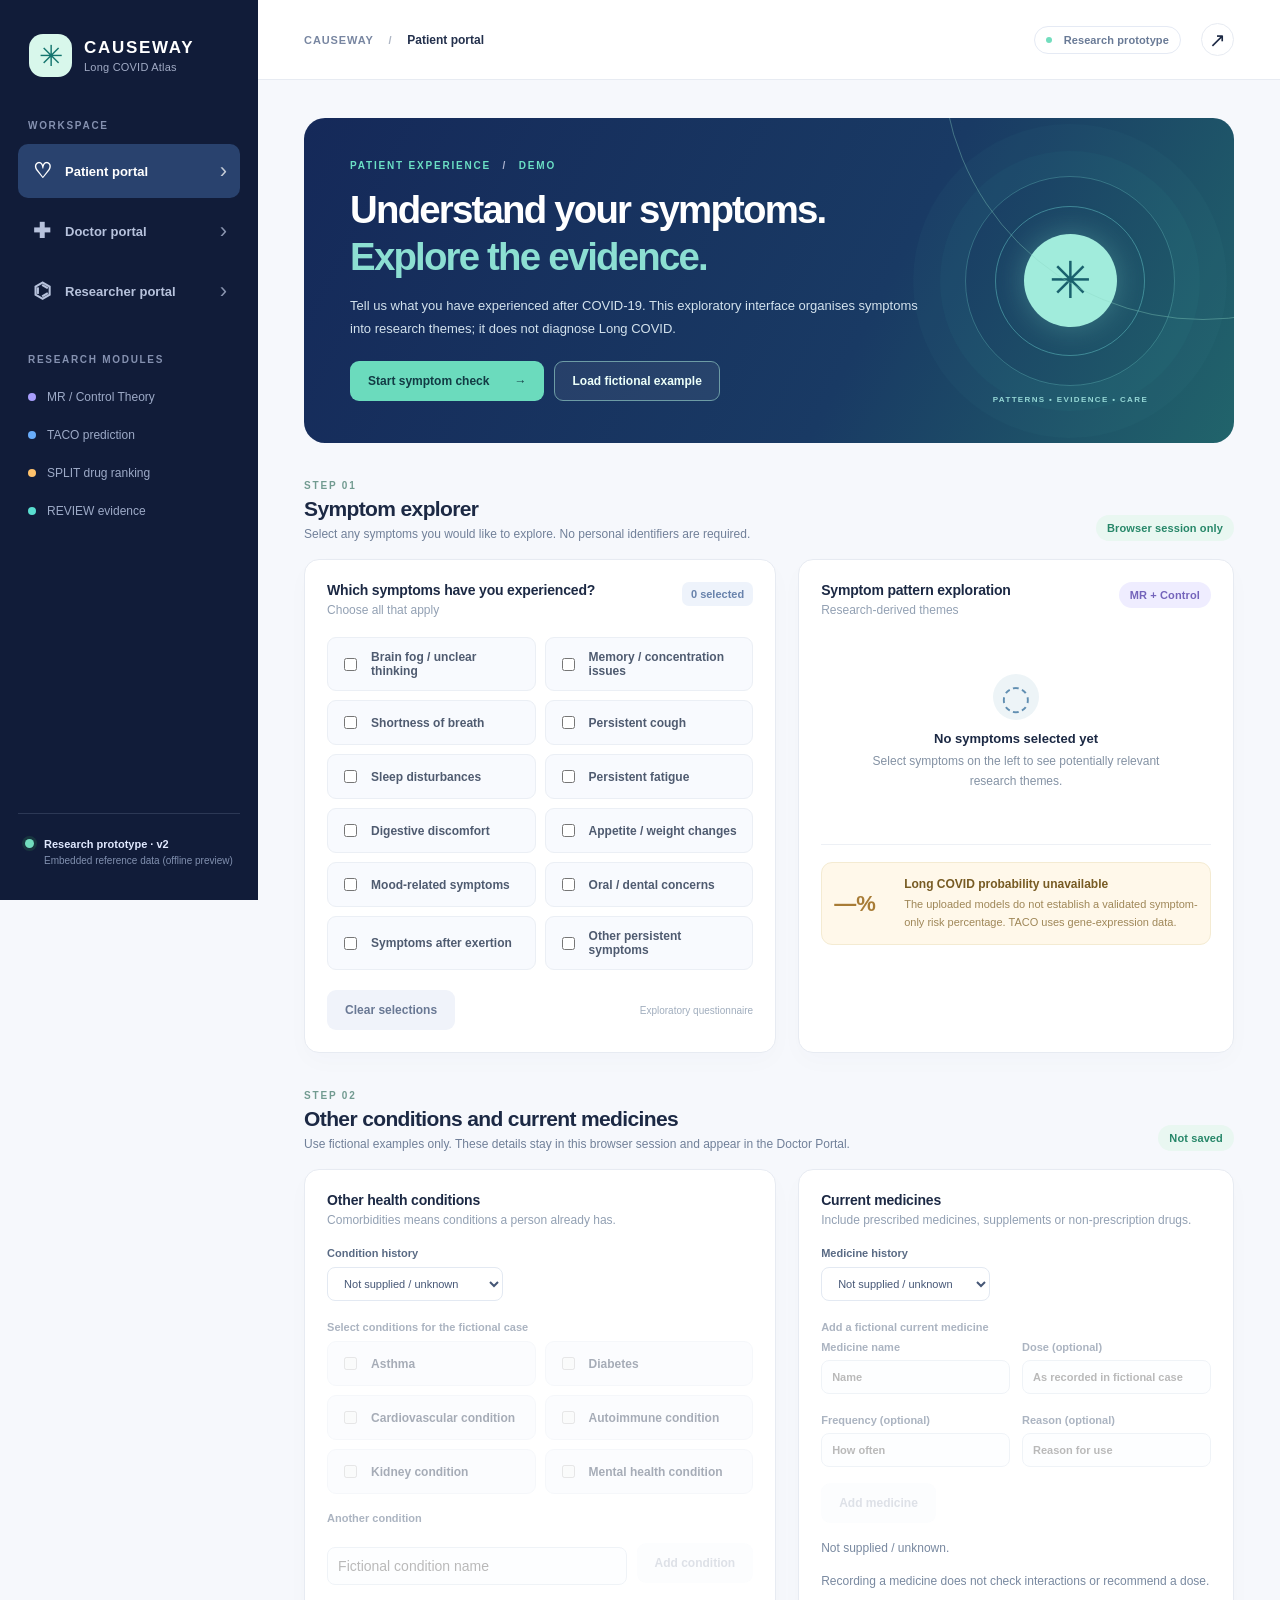
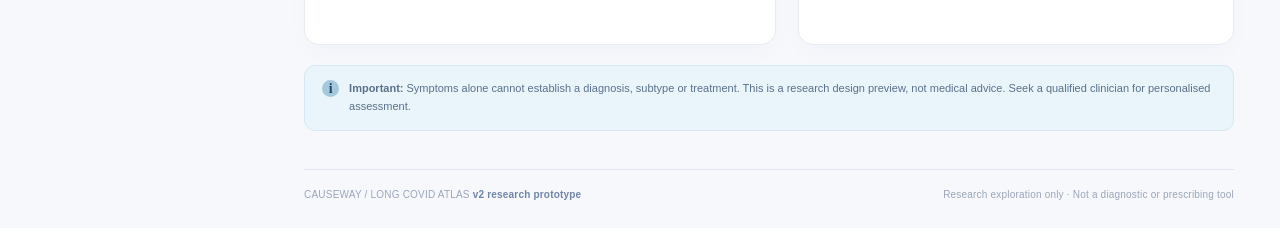
==== commit 29b02bdb: "chore: release CAUSEWAY v2 and remove obsolete artifacts Standardize website, API and agent versions" ====
--- a/CAUSEWAY_demo.html
+++ b/CAUSEWAY_demo.html
@@ -3,7 +3,7 @@
 <head>
   <meta charset="utf-8">
   <meta name="viewport" content="width=device-width, initial-scale=1">
-  <title>CAUSEWAY — Long COVID Atlas | Prototype</title>
+  <title>CAUSEWAY — Long COVID Atlas v2 | Research Prototype</title>
   <meta name="description" content="Non-clinical research interface prototype for Long COVID evidence, clinician review and research exploration.">
   <style>:root{--navy:#0c1835;--blue:#233568;--brand:#426bda;--teal:#0e8e87;--mint:#c6f0e7;--paper:#f6f8fc;--line:#e7ebf2;--muted:#718099;--text:#1c2944;--soft:#f2f5fb}*{box-sizing:border-box}html{scroll-behavior:smooth}body{margin:0;background:var(--paper);color:var(--text);font-family:'DM Sans',Arial,sans-serif;font-size:14px}button,input,select,textarea{font:inherit}button,a{ -webkit-tap-highlight-color:transparent}button{cursor:pointer}a{color:inherit}.shell{min-height:100vh;display:flex}.sidebar{width:258px;flex-shrink:0;background:#111c39;color:#d8e1f8;min-height:100vh;position:sticky;top:0;height:100vh;padding:34px 18px;display:flex;flex-direction:column}.brand-row{display:flex;align-items:center;gap:12px;padding:0 11px 43px}.brand-row strong{font-family:Manrope,Arial,sans-serif;letter-spacing:.1em;color:white;font-weight:800;font-size:17px}.brand-row small{display:block;color:#a1abc5;font-size:11px;margin-top:3px;letter-spacing:.02em}.brand-symbol{display:grid;place-items:center;border-radius:14px;width:43px;height:43px;background:#d8f7eb;color:#13746e;font-size:29px}.side-label{font-size:10px;color:#8591b0;font-weight:800;letter-spacing:.17em;margin:0 10px 13px}.second-label{margin-top:36px}.nav-stack{display:grid;gap:6px}.nav-link{width:100%;background:transparent;color:#b7c2dc;display:flex;align-items:center;gap:12px;border:0;padding:14px 13px;border-radius:10px;text-align:left;font-size:13px;font-weight:600}.nav-link:hover{background:#243152}.nav-link.active{background:#29426e;color:#fff}.nav-icon{font-size:21px;width:22px;display:inline-flex;align-items:center;justify-content:center}.nav-arrow{margin-left:auto;font-size:22px;font-weight:400;opacity:.72}.module-link{display:flex;align-items:center;gap:11px;margin:0 9px;padding:12px 1px;font-size:12px;color:#9daac7}.module-dot{height:8px;width:8px;border-radius:50%;display:inline-block}.module-dot.purple{background:#a89efc}.module-dot.blue{background:#68acfa}.module-dot.amber{background:#ffc26c}.module-dot.teal{background:#59ded0}.sidebar-bottom{margin-top:auto;border-top:1px solid #2c3855;padding:21px 7px 0;display:flex;gap:10px;align-items:start}.sidebar-bottom b{font-size:11px;font-weight:700;color:#e1e9ff}.sidebar-bottom small{display:block;margin-top:4px;color:#8190af;font-size:10px}.pulse-dot{display:inline-block;background:#72ddbe;width:9px;height:9px;flex-shrink:0;border-radius:50%;box-shadow:0 0 0 3px #22544675;margin-top:4px}.pulse-dot.mini{height:6px;width:6px;box-shadow:none;margin:0 7px 0 0}.main{min-width:0;flex:1}.topbar{height:80px;background:white;border-bottom:1px solid var(--line);display:flex;align-items:center;justify-content:space-between;padding:0 max(31px,3.6vw)}.crumb{font-weight:800;color:#7886a1;font-size:11px;letter-spacing:.08em}.crumb span{margin:0 11px;color:#aeb6c4}.crumb strong{color:#23304c;font-size:12px;font-weight:700;letter-spacing:0}.topbar-actions{display:flex;align-items:center;gap:20px}.tag{border-radius:999px;display:inline-flex;align-items:center;gap:5px;padding:7px 11px;font-size:11px;font-weight:800;letter-spacing:.01em;white-space:nowrap}.tag.outline{border:1px solid #e5eaf4;color:#697a96}.tag.soft{background:#e9f7f1;color:#278769}.tag.lilac{background:#efedff;color:#7464bb}.tag.amber-tag{background:#fff4dd;color:#97701b}.icon-link{text-decoration:none;display:grid;place-items:center;width:33px;height:33px;border:1px solid var(--line);border-radius:50%;font-size:20px}.content{padding:38px max(31px,3.6vw) 28px;max-width:1590px;margin:0 auto}.tab-panel.hidden{display:none}.hero{border-radius:21px;min-height:310px;padding:42px 46px;background:linear-gradient(117deg,#152959 0%,#193a64 61%,#21646b 100%);color:white;display:flex;justify-content:space-between;gap:30px;position:relative;overflow:hidden}.hero:after{content:'';position:absolute;width:520px;height:520px;right:-230px;top:-320px;border:1px solid #8ad4c260;border-radius:50%}.hero>div:first-child{z-index:1;max-width:750px}.eyebrow{font-size:10px;font-weight:800;letter-spacing:.18em;color:#6be0c5}.eyebrow-divider{color:#aeb5d1;margin:0 7px}.eyebrow.muted{color:#729b91}.hero h1,.page-heading h1{font-family:Manrope,Arial,sans-serif;font-weight:800;font-size:clamp(28px,3vw,42px);letter-spacing:-.047em;line-height:1.22;margin:16px 0 12px}.hero h1 em,.page-heading h1 em{font-style:normal;color:#8cdfd2}.hero p{font-size:13px;line-height:1.8;color:#d3e2ed;max-width:630px;margin-bottom:21px}.hero-actions{display:flex;gap:10px;flex-wrap:wrap}.button{display:inline-flex;align-items:center;justify-content:center;gap:25px;padding:12px 17px;border:1px solid transparent;border-radius:9px;text-decoration:none;font-size:12px;font-weight:800;transition:transform .15s ease,background .15s ease;cursor:pointer}.button:hover{transform:translateY(-1px)}.button.primary{background:#6bdbbd;color:#123b44}.button.ghost{color:#ecfff9;border-color:#6d9ca5;background:#ffffff10}.button.subtle{background:#f0f3fa;color:#697894}.button.full{width:100%;margin-top:16px}.button:disabled{opacity:.45;cursor:not-allowed;transform:none}.hero-art{width:235px;min-width:235px;display:flex;flex-direction:column;justify-content:center;align-items:center;position:relative}.orbit{border:1px solid #6dcdc655;display:flex;justify-content:center;align-items:center;border-radius:50%}.orbit.outer{width:210px;height:210px;box-shadow:0 0 0 25px #3dcdb00a,0 0 0 52px #51b9b00a}.orbit.middle{width:150px;height:150px;border-color:#60bcbf88}.orbit.inner{width:93px;height:93px;background:#a1ecdc;border:0;color:#19606d;font-size:51px;box-shadow:0 0 30px #89ead14a}.orbit-caption{position:absolute;bottom:-3px;letter-spacing:.17em;color:#95d7d5;font-size:8px;font-weight:800;white-space:nowrap}.section-head{display:flex;align-items:end;justify-content:space-between;gap:20px;margin:37px 0 18px}.section-head h2{font-family:Manrope,sans-serif;font-size:21px;letter-spacing:-.03em;margin:6px 0}.section-head p{color:var(--muted);margin:5px 0 0;font-size:12px}.patient-grid{display:grid;grid-template-columns:1.04fr .96fr;gap:22px}.panel{background:#fff;border:1px solid var(--line);border-radius:15px;padding:22px;box-shadow:0 9px 25px #17265505;min-width:0}.panel-header{display:flex;align-items:start;justify-content:space-between;gap:10px;margin-bottom:20px}.panel-header h3{font-size:14px;font-family:Manrope,sans-serif;letter-spacing:-.013em;margin:0 0 5px}.panel-header p{color:#92a0b3;font-size:12px;margin:0}.small-counter{font-size:11px;font-weight:800;color:#6983ac;background:#eef3fb;padding:6px 9px;border-radius:7px;white-space:nowrap}.symptom-list{display:grid;grid-template-columns:1fr 1fr;gap:9px}.symptom-option{display:flex;align-items:center;gap:11px;background:#f8fafe;padding:12px;border-radius:9px;border:1px solid #ebeff5;font-size:12px;font-weight:600;color:#4f5b70;cursor:pointer;min-height:44px}.symptom-option:has(input:checked){background:#e9f8f3;border-color:#5cc3ad;color:#146e61}.symptom-option input{accent-color:#168977;cursor:pointer}.form-tail{display:flex;justify-content:space-between;align-items:center;gap:8px;margin-top:20px}.form-tail span{font-size:10px;color:#a0adbd}.theme-results{min-height:190px}.theme-results.empty{text-align:center;display:flex;flex-direction:column;justify-content:center;align-items:center}.theme-results.empty .empty-icon{width:46px;height:46px;display:grid;place-items:center;border-radius:50%;background:#edf4f7;color:#608eb1;font-size:34px}.theme-results.empty h4{margin:11px 0 5px;font-size:13px}.theme-results.empty p{max-width:300px;margin:0;color:#8492a4;line-height:1.7;font-size:12px}.theme-item{display:flex;gap:10px;align-items:center;padding:10px 0;border-bottom:1px solid #f2f4f9}.theme-item:last-child{border:0}.theme-number{width:26px;height:26px;display:grid;place-items:center;border-radius:8px;background:#e5f1f5;color:#3b8496;font-size:11px;font-weight:800;flex-shrink:0}.theme-item b{font-size:12px}.theme-item small{font-size:11px;color:#8b97a7;display:block;margin-top:4px}.divider{height:1px;background:#edf0f5;margin:17px 0}.percentage-box{display:flex;align-items:center;gap:14px;padding:12px;border-radius:11px;background:#fff8ea;border:1px solid #f4ebd2}.percentage-symbol{font-family:Manrope,sans-serif;font-size:22px;font-weight:800;color:#a87c36;min-width:56px}.percentage-box strong{font-size:12px;color:#775b23}.percentage-box p{font-size:11px;line-height:1.6;margin:5px 0 0;color:#9f8758}.info-strip{margin-top:20px;background:#eaf4fb;border:1px solid #d6e8f3;border-radius:11px;padding:14px 17px;display:flex;align-items:start;gap:10px}.info-strip p{line-height:1.6;color:#59718b;font-size:11px;margin:0}.info-symbol{width:17px;height:17px;border-radius:50%;background:#a5c8db;display:grid;place-items:center;flex-shrink:0;color:#1b4a6a;font-weight:800;font-family:serif}.footer{border-top:1px solid #e1e6f0;margin-top:38px;padding-top:19px;display:flex;justify-content:space-between;gap:15px;color:#9ba6ba;font-size:10px;letter-spacing:.02em}.footer b{color:#7086a9}.page-heading{display:flex;justify-content:space-between;align-items:center;gap:20px;margin-bottom:27px}.page-heading h1{color:#172746;font-size:clamp(28px,3vw,39px)}.page-heading h1 em{color:#328f86}.page-heading p{max-width:640px;line-height:1.8;color:#7f8da1;font-size:13px}.page-mark{width:90px;height:90px;border-radius:23px;background:#e6f7f2;display:grid;place-items:center;font-size:47px;color:#339b86}.stat-row{display:grid;grid-template-columns:repeat(3,1fr);gap:15px;margin-bottom:24px}.stat-row.four{grid-template-columns:repeat(4,1fr)}.stat-card{background:white;border:1px solid var(--line);border-radius:14px;padding:18px 20px;min-width:0}.stat-card>span{font-size:11px;color:#8794aa;font-weight:700}.stat-card strong{display:block;margin:9px 0 2px;font-family:Manrope,sans-serif;font-size:25px;font-weight:800;color:#193057}.stat-card strong.muted-number{color:#9ba6b6}.stat-card small{font-size:10px;color:#9eabc0}.doctor-grid{display:grid;grid-template-columns:1fr 1fr;gap:22px}.data-label{font-size:10px;font-weight:800;color:#92a0b1;letter-spacing:.1em;margin-bottom:11px}.chip-row{display:flex;flex-wrap:wrap;gap:7px;min-height:37px;align-items:center}.chip{padding:7px 10px;border-radius:100px;background:#edf5f7;color:#477d8b;font-size:11px;font-weight:700}.placeholder-label{font-size:12px;color:#adb6c4}.subtle-card{background:#f7f9fc;border:1px solid #edf1f6;border-radius:8px;padding:13px;font-size:12px;color:#8391a7;line-height:1.6}.subtle-card b{color:#465670}.evidence-row{display:flex;align-items:center;gap:10px;padding:12px 0;border-bottom:1px solid var(--line)}.evidence-row:last-child{border-bottom:0}.file-badge{display:grid;place-items:center;background:#e9ebfd;color:#635bb9;border-radius:7px;font-size:10px;font-weight:800;width:32px;height:32px}.evidence-row div{flex:1}.evidence-row b{display:block;font-size:11px}.evidence-row small{display:block;color:#9ba5b6;font-size:10px;margin-top:5px}.evidence-row a{text-decoration:none;font-size:19px;color:#689abb}.review-banner{display:flex;align-items:start;gap:13px;background:#fff5e5;border:1px solid #f8e5c5;border-radius:11px;padding:13px;margin-bottom:24px}.review-banner>span{background:#f5deb6;color:#a27c3f;font-weight:900;border-radius:50%;width:21px;height:21px;display:grid;place-items:center}.review-banner b{font-size:11px;color:#815d27}.review-banner p{margin:5px 0 0;font-size:11px;line-height:1.6;color:#9e854f}.decision-grid{display:grid;grid-template-columns:repeat(3,1fr);gap:8px;margin-bottom:20px}.decision-option{background:#f8fafd;border:1px solid #e9eff6;border-radius:11px;padding:14px 5px;text-align:center;min-height:106px;color:#576a85}.decision-option:hover{background:#f1f7f9}.decision-option.chosen{border-color:#50b6a4;background:#eefbf5;box-shadow:0 0 0 2px #58bca020}.decision-option span{font-size:19px;display:block;margin-bottom:9px}.decision-option b{font-size:11px;display:block}.decision-option small{display:block;font-size:9px;color:#93a0b4;line-height:1.5;margin-top:3px}.input-label{display:block;font-size:11px;color:#596a84;font-weight:700;margin-bottom:8px}textarea{resize:vertical;width:100%;min-height:116px;border:1px solid #e4eaf3;border-radius:9px;padding:12px;line-height:1.6;color:#4d5b70;outline:none}textarea:focus,input:focus,select:focus{border-color:#87bfb7;outline:2px solid #77c2b725}.feedback{min-height:22px;margin-top:10px;font-size:11px;color:#1c8c69;line-height:1.6}.researcher-head{margin-top:31px}.filters{display:flex;gap:9px;flex-wrap:wrap}.search-wrap{display:flex;align-items:center;background:#fff;border:1px solid #e3e9f2;border-radius:8px;gap:7px;padding:0 9px}.search-wrap span{font-size:22px;color:#8a9bae}.search-wrap input{border:0;outline:0;padding:9px 5px;width:165px;font-size:12px}select{border:1px solid #e3e9f2;border-radius:8px;color:#465776;background:white;font-size:11px;padding:9px 12px}.table-panel{padding:0;overflow:hidden}.table-scroll{overflow:auto}table{border-collapse:collapse;width:100%;min-width:710px}th{font-size:9px;text-align:left;color:#8d9bb0;background:#f8fafd;letter-spacing:.095em;font-weight:800;padding:14px 16px;border-bottom:1px solid #e8eef5;white-space:nowrap}td{padding:15px 16px;border-bottom:1px solid #eef1f6;font-size:11px;color:#52627c;line-height:1.5}tbody tr:last-child td{border-bottom:0}tbody tr:hover{background:#fbfcff}.gene-name{font-family:Manrope,sans-serif;font-weight:800;color:#294e79;font-size:12px}.source-url{color:#318c87;font-weight:800;text-decoration:none}.source-url:hover{text-decoration:underline}.module-name{font-weight:800;color:#2a3f67;white-space:nowrap}.method-yes{display:inline-block;width:20px;height:20px;border-radius:50%;display:grid;place-items:center;background:#def5e9;color:#238a69;font-weight:800;font-size:12px;margin:auto}.method-no{display:inline-block;text-align:center;color:#c4cedb;width:20px;margin:auto}.center{text-align:center}.table-footer{display:flex;justify-content:space-between;gap:20px;padding:13px 18px;background:#fafbfd;font-size:10px;color:#93a2b7;border-top:1px solid #eef1f6}.table-footer #gene-count-label{font-weight:800;color:#4f6e94}.agent-grid{display:grid;grid-template-columns:1fr 1fr;gap:20px}.sample-questions{display:grid;gap:9px}.question{display:flex;text-align:left;align-items:center;justify-content:space-between;gap:14px;background:#f9fbfe;border:1px solid #edf0f6;padding:12px;border-radius:8px;color:#5a6c87;font-size:11px;font-weight:700}.question span{font-size:16px}.question.active{background:#ecf8f3;color:#28786a;border-color:#b5e5d7}.agent-flow{background:#17294c;color:white}.agent-flow .panel-header h3{color:white}.agent-flow .panel-header p{color:#a2b1c9}.flow-step{display:flex;gap:10px;align-items:start;margin-bottom:7px}.flow-step-number{width:25px;height:25px;background:#37517a;border-radius:8px;display:grid;place-items:center;font-size:11px;color:#a4f0db;font-weight:800;flex-shrink:0}.flow-step b{font-size:12px;color:#f6fcff}.flow-step small{display:block;color:#acbdd8;margin-top:4px;font-size:11px;line-height:1.6}.flow-arrow{margin-left:9px;color:#8cbdc7;font-size:15px;line-height:24px}.agent-warning{border-top:1px solid #455571;color:#aec0d6;padding-top:16px;margin-top:13px;line-height:1.7;font-size:10px}.toast{position:fixed;bottom:22px;right:24px;padding:12px 19px;background:#133a50;color:white;border-radius:9px;font-size:12px;box-shadow:0 14px 25px #203a5540;z-index:100}@media(max-width:1150px){.sidebar{width:220px}.hero-art{width:160px;min-width:160px}.orbit.outer{width:150px;height:150px}.orbit.middle{width:112px;height:112px}.orbit.inner{width:70px;height:70px}.stat-row.four{grid-template-columns:repeat(2,1fr)}}@media(max-width:920px){.sidebar{width:80px;align-items:center;padding-left:10px;padding-right:10px}.brand-row strong,.brand-row small,.side-label,.nav-link span:not(.nav-icon),.module-link,.sidebar-bottom div{display:none}.brand-row{padding:0 0 36px}.sidebar-bottom{padding:20px 0}.nav-link{justify-content:center}.nav-stack{width:100%}.patient-grid,.doctor-grid,.agent-grid{grid-template-columns:1fr}}@media(max-width:600px){.shell{display:block}.sidebar{height:auto;min-height:auto;position:relative;width:100%;flex-direction:row;padding:10px 15px;justify-content:space-between;align-items:center}.brand-row{padding:0}.brand-symbol{height:35px;width:35px}.nav-stack{display:flex;width:auto}.nav-link{padding:9px 11px}.sidebar-bottom{display:none}.topbar{height:53px;padding:0 17px}.content{padding:18px 15px}.hero{padding:30px 21px;min-height:auto}.hero-art{display:none}.stat-row,.stat-row.four{grid-template-columns:repeat(2,1fr)}.symptom-list{grid-template-columns:1fr}.page-mark{display:none}.footer{flex-direction:column}.section-head{align-items:start;flex-direction:column}.decision-grid{grid-template-columns:1fr 1fr 1fr}.filters{width:100%}.search-wrap{flex:1}.search-wrap input{width:90%}}</style>
   <style>fieldset{border:0;margin:20px 0 0;padding:0;min-width:0}fieldset:disabled{opacity:.5}legend{padding:0;margin-bottom:10px}.inline-form{margin-top:18px}.input-actions{display:flex;gap:10px;align-items:center;margin:16px 0 0;flex-wrap:wrap}.input-actions input{flex:1;min-width:140px}.form-grid{display:grid;grid-template-columns:1fr 1fr;gap:12px;margin-bottom:8px}.form-grid input,.input-actions input{display:block;width:100%;border:1px solid #dfe7f0;background:#fcfdff;border-radius:8px;padding:10px;color:#465670;font:inherit;margin-top:7px}.field-help{font-size:12px;line-height:1.7;color:#7989a0}.context-list{margin-top:15px;overflow-wrap:anywhere}.context-item{display:flex;gap:12px;align-items:center;justify-content:space-between;border-bottom:1px solid #edf1f6;padding:13px 0;font-size:12px}.context-item:last-child{border-bottom:0}.context-item small{display:block;font-size:11px;color:#7a8ca4;line-height:1.6;margin-top:5px}.remove-item{border:0;background:#eaf0f5;color:#526d86;border-radius:50%;width:25px;height:25px;cursor:pointer;flex-shrink:0}.chip .remove-item{width:20px;height:20px;margin-left:4px}.resource-callout{display:flex;justify-content:space-between;align-items:center;gap:20px;background:#eaf8f3;border-color:#c6e5d9}.resource-callout p{color:#54766e;font-size:12px;line-height:1.7}.resource-callout small{color:#708d86;font-size:11px}.resource-callout .button{flex-shrink:0}.resource-callout h3{font-size:18px;margin-bottom:10px}.explanation-item{padding:14px 0;border-bottom:1px solid #edf1f6;line-height:1.7}.explanation-item:last-of-type{border-bottom:0;margin-bottom:15px}.explanation-item b{font-size:13px;color:#294e79}.explanation-item p{font-size:12px;color:#52627c;margin:7px 0}.explanation-item small{font-size:11px;color:#8492a4}.combination-options{display:grid;grid-template-columns:repeat(2,1fr);gap:9px;margin-bottom:18px}.combination-options label{display:flex;align-items:center;gap:10px;padding:11px;border:1px solid #e3eaf3;border-radius:8px;font-size:12px;cursor:pointer}.combination-options label:has(input:checked){background:#eaf8f3;border-color:#5cc3ad}.combination-options input{accent-color:#168977}.combination-options small{display:block;color:#8492a4;font-size:10px;margin-top:4px}.combination-table{margin-top:18px}.combination-warning{color:#8e6e30}.status-label{font-size:10px;display:inline-block;padding:4px 7px;background:#f1f4fa;color:#657b98;border-radius:6px;margin-bottom:5px}.method-description{font-size:10px;color:#8492a4;margin-top:5px}.manifest-details{margin-top:20px;font-size:12px}.manifest-details summary{cursor:pointer;color:#328f86;font-weight:700;margin-bottom:14px}#taco-manifest{min-height:245px;font:11px/1.6 Consolas,monospace}#taco-tool-result{font-size:12px;line-height:1.7;overflow-wrap:anywhere}#taco-tool-result h4{color:#294e79;text-transform:capitalize;margin:17px 0 4px}#taco-tool-result ul{padding-left:20px}#taco-tool-result li{margin:7px 0}.tool-result-banner{padding:10px;border-radius:8px;background:#fff5e5;color:#815d27;font-size:11px}.check-pass{color:#25856b}.check-fail{color:#94643b}.check-row{padding:9px 0;border-bottom:1px solid #edf1f6}.check-row small{display:block;color:#7a8ca4;font-size:11px}#taco-tool-result .source-url{display:block;margin:8px 0}.method-empty{text-align:center;color:#8492a4;padding:25px}.method-picker-name{display:block}button:focus-visible,a:focus-visible,summary:focus-visible{outline:3px solid #5cbda8;outline-offset:3px}
@@ -25,7 +25,7 @@
     <div class="module-link"><span class="module-dot blue"></span> TACO prediction</div>
     <div class="module-link"><span class="module-dot amber"></span> SPLIT drug ranking</div>
     <div class="module-link"><span class="module-dot teal"></span> REVIEW evidence</div>
-    <div class="sidebar-bottom"><span class="pulse-dot"></span><div><b>Meeting prototype · v0.1</b><small id="data-status">Demo evidence catalogue</small></div></div>
+    <div class="sidebar-bottom"><span class="pulse-dot"></span><div><b>Research prototype · v2</b><small id="data-status">Demo evidence catalogue</small></div></div>
   </aside>
   <main class="main">
     <header class="topbar"><div class="crumb">CAUSEWAY <span>/</span> <strong id="crumb-label">Patient portal</strong></div><div class="topbar-actions"><span class="tag outline"><span class="pulse-dot mini"></span> Research prototype</span><a class="icon-link" href="https://github.com/SindyPin/Causal-Multiomics-Method" target="_blank" rel="noopener noreferrer" title="Causal-Multiomics GitHub">↗</a></div></header>
@@ -60,7 +60,7 @@
         <section class="panel"><div id="doctor-explanation" aria-live="polite"></div><div class="subtle-card"><b>What is being explained?</b> The symptom-checkbox rule is an illustrative interface design. The paper's subtypes were derived from molecular expression profiles, then interpreted using symptoms. Counts below are matching symptoms, not probabilities or feature importance. Comorbidities and medicines are review context and do not change these rules.</div><p class="field-help">TACO has not run for this case. Patient-level model attribution, calibration and a risk explanation are unavailable.</p><a class="source-url" href="https://doi.org/10.1371/journal.pcbi.1013725" target="_blank" rel="noopener noreferrer">Read the subtype study ↗</a></section>
       </section>
       <section id="tab-researcher" class="tab-panel hidden" aria-label="Researcher portal">
-        <div class="page-heading"><div><div class="eyebrow">RESEARCH WORKSPACE <span class="eyebrow-divider">/</span> ATLAS V1</div><h1>Explore methods.<br><em>Trace every claim.</em></h1><p>Query harmonised evidence across published methods. This prototype illustrates the catalogue and provenance layer; it does not execute scientific models.</p></div><span class="page-mark">⌬</span></div>
+        <div class="page-heading"><div><div class="eyebrow">RESEARCH WORKSPACE <span class="eyebrow-divider">/</span> ATLAS V2</div><h1>Explore methods.<br><em>Trace every claim.</em></h1><p>Query harmonised evidence across published methods. This prototype illustrates the catalogue and provenance layer; it does not execute scientific models.</p></div><span class="page-mark">⌬</span></div>
         <div class="stat-row four"><div class="stat-card"><span>Scientific evidence modules</span><strong>04</strong><small>Plus Paper2Agent architecture</small></div><div class="stat-card"><span>Genes in table</span><strong>11</strong><small>Cross-method subset from SPLIT</small></div><div class="stat-card"><span>Review coverage</span><strong>101</strong><small>Omics studies reviewed</small></div><div class="stat-card"><span>TACO agent tools</span><strong>04</strong><small>Evidence and readiness; model not run</small></div></div>
         <section class="panel resource-callout"><div><div class="eyebrow muted">KEY RESEARCH RESOURCE</div><h3>Explore the authors' MR / Control Shiny application</h3><p>Open the existing research explorer alongside CAUSEWAY. External results are not imported into this prototype.</p><small>Live contents could not be verified by the research browser.</small></div><a id="shiny-link" class="button primary" href="https://sindypin.shinyapps.io/github/" target="_blank" rel="noopener noreferrer">Open Shiny explorer ↗</a></section>
         <div class="section-head researcher-head"><div><div class="eyebrow muted">EVIDENCE FOUNDATION</div><h2>Source and module catalogue</h2><p>Each result must retain its method, source and dataset context.</p></div></div>
@@ -79,7 +79,7 @@
         <div class="section-head researcher-head"><div><div class="eyebrow muted">OTHER FUTURE WORKFLOWS</div><h2>Research agent · proposed routes</h2><p>Select a question to see a future tool workflow. These routes are plans, not executed analyses.</p></div></div>
         <section class="agent-grid"><div class="panel"><div class="panel-header"><div><h3>Example researcher questions</h3><p>Planned tool-calling workflows</p></div><span class="tag lilac">V2 design</span></div><div class="sample-questions"><button class="question active" data-question="genes">Compare MR, CT and DCE evidence for STAT3 <span>↗</span></button><button class="question" data-question="subtypes">How do the reported Long COVID subtypes differ? <span>↗</span></button><button class="question" data-question="drugs">Compare SPLIT drug rankings by cohort <span>↗</span></button><button class="question" data-question="prediction">Evaluate TACO model validation and limitations <span>↗</span></button></div></div><div class="panel agent-flow"><div class="panel-header"><div><h3>Proposed agent route</h3><p>Tool plan only · not executed</p></div><span class="tag soft">Read-only</span></div><div id="agent-route"></div></div></section>
       </section>
-      <footer class="footer"><span>CAUSEWAY / LONG COVID ATLAS <b>v0.1 prototype</b></span><span>Research exploration only · Not a diagnostic or prescribing tool</span></footer>
+      <footer class="footer"><span>CAUSEWAY / LONG COVID ATLAS <b>v2 research prototype</b></span><span>Research exploration only · Not a diagnostic or prescribing tool</span></footer>
     </div>
   </main>
 </div>
@@ -326,7 +326,7 @@
     ]
   };
   function updateAgent() {
-    $("agent-route").innerHTML = agentPlans[state.agentQuestion].map(([title,desc],i)=>`<div class="flow-step"><span class="flow-step-number">${i+1}</span><div><b>${esc(title)}</b><small>${esc(desc)}</small></div></div>${i===2?"":'<div class="flow-arrow">↓</div>'}`).join("") + `<div class="agent-warning">AI agent not connected in v1. Future answers must call the validated CAUSA package, retain source citations and describe uncertainty.</div>`;
+    $("agent-route").innerHTML = agentPlans[state.agentQuestion].map(([title,desc],i)=>`<div class="flow-step"><span class="flow-step-number">${i+1}</span><div><b>${esc(title)}</b><small>${esc(desc)}</small></div></div>${i===2?"":'<div class="flow-arrow">↓</div>'}`).join("") + `<div class="agent-warning">In v2, TACO evidence and readiness tools are available. These other routes remain proposals; a conversational assistant and scientific model execution are not connected.</div>`;
   }
   function showTab(tab) {
     state.tab = tab;
@@ -397,7 +397,7 @@
   }
   async function init() {
     renderSymptoms();renderHistory();wire();updatePatient();updateDoctor();renderTables();updateAgent();
-    $("taco-manifest").value=JSON.stringify({dataset_kind:"gene_expression",sample_count:20,feature_count:411,gene_id_namespace:"HGNC",sampling_time:"acute",preprocessing_documented:true,participant_split_documented:true,feature_selection_within_training_folds:true,feature_set_version:"fictional-example-v1"},null,2);
+    $("taco-manifest").value=JSON.stringify({dataset_kind:"gene_expression",sample_count:20,feature_count:411,gene_id_namespace:"HGNC",sampling_time:"acute",preprocessing_documented:true,participant_split_documented:true,feature_selection_within_training_folds:true,feature_set_version:"fictional-example-v2"},null,2);
     try {
       const embedded=$("research-data");
       if (embedded) research=JSON.parse(embedded.textContent);
